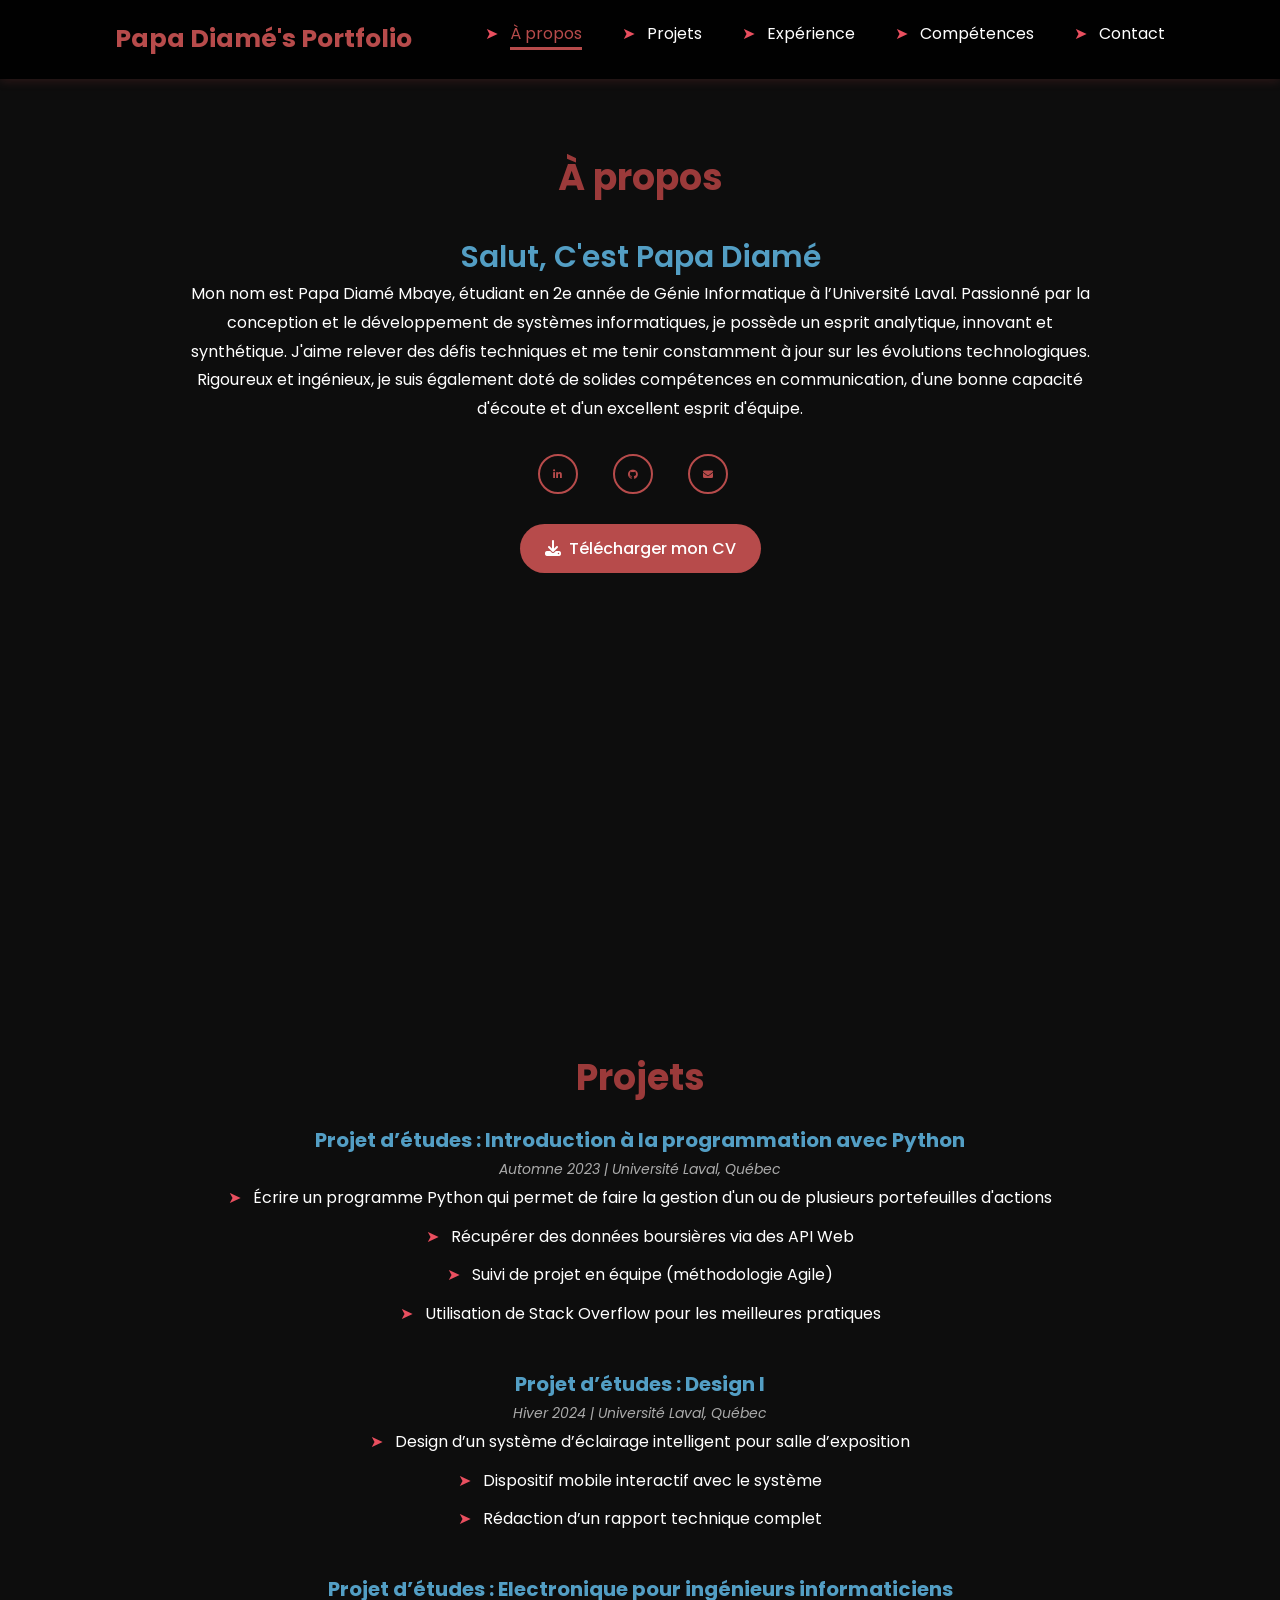
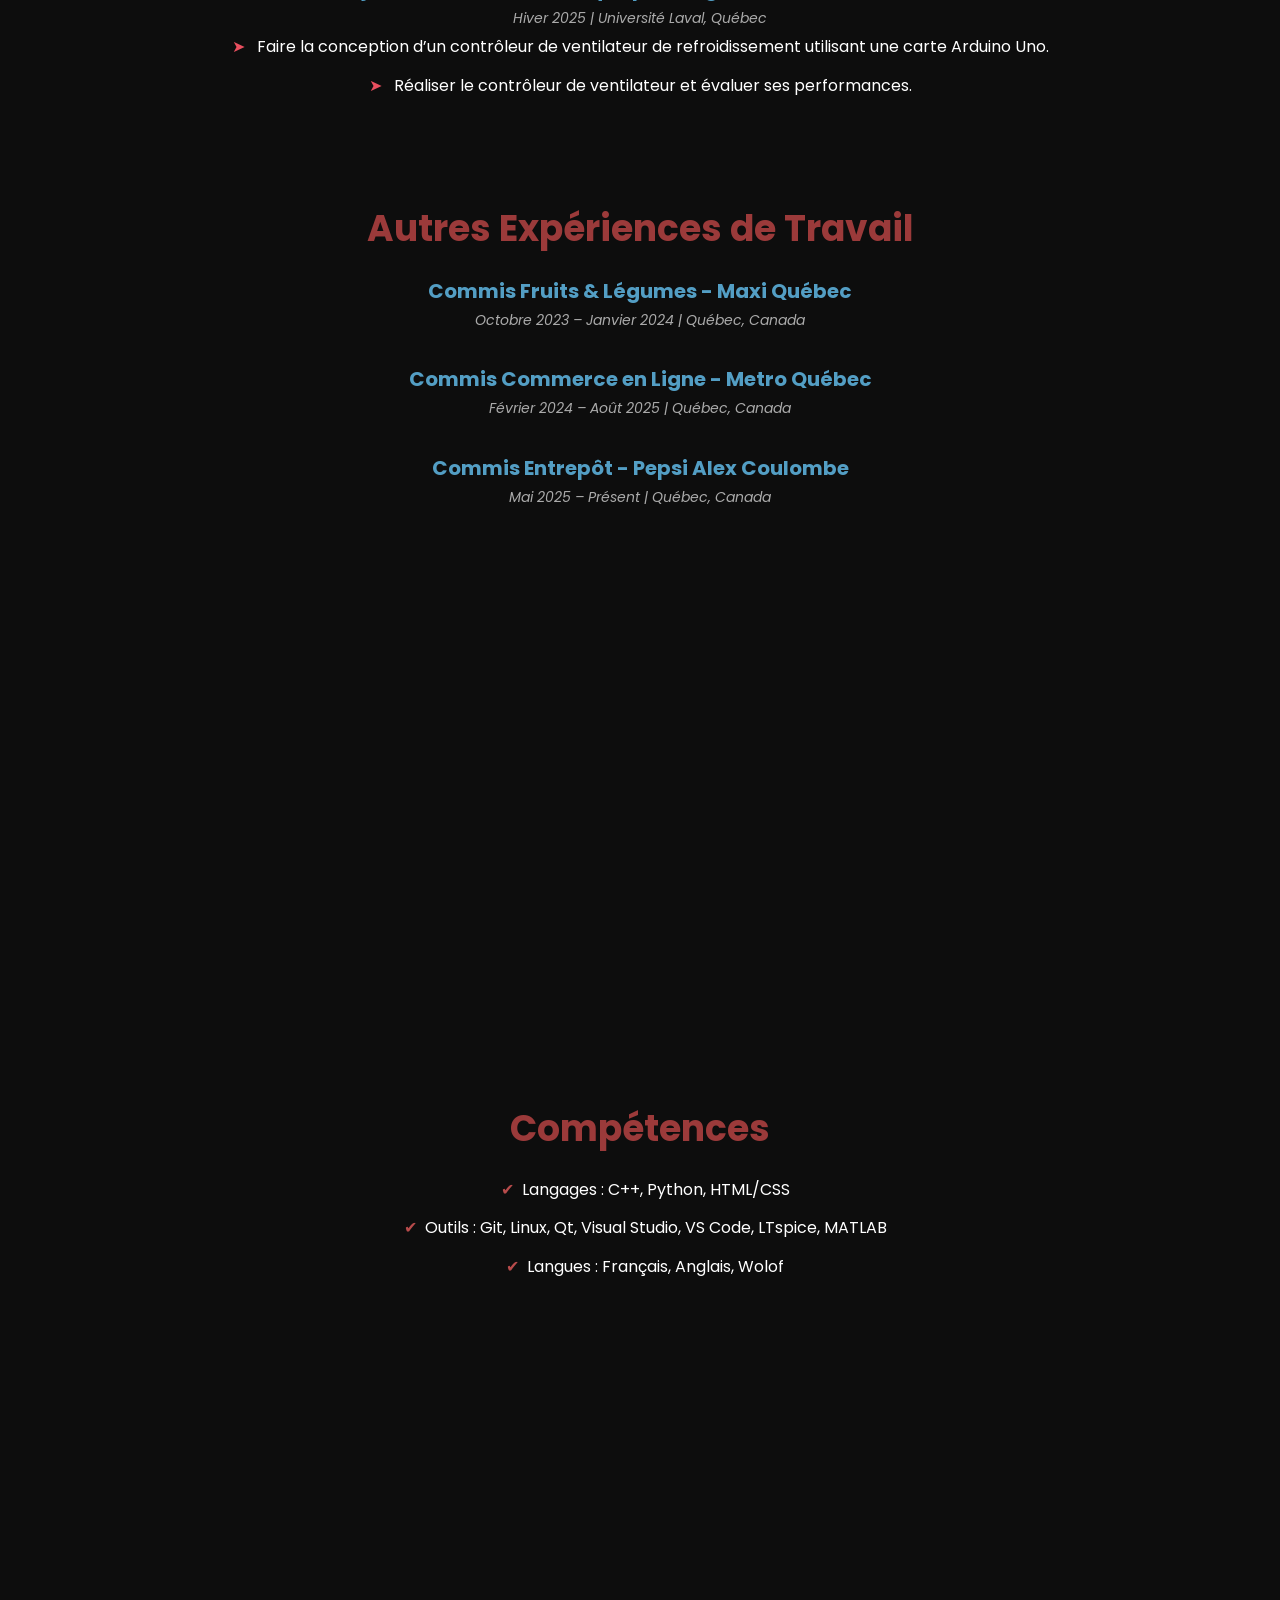
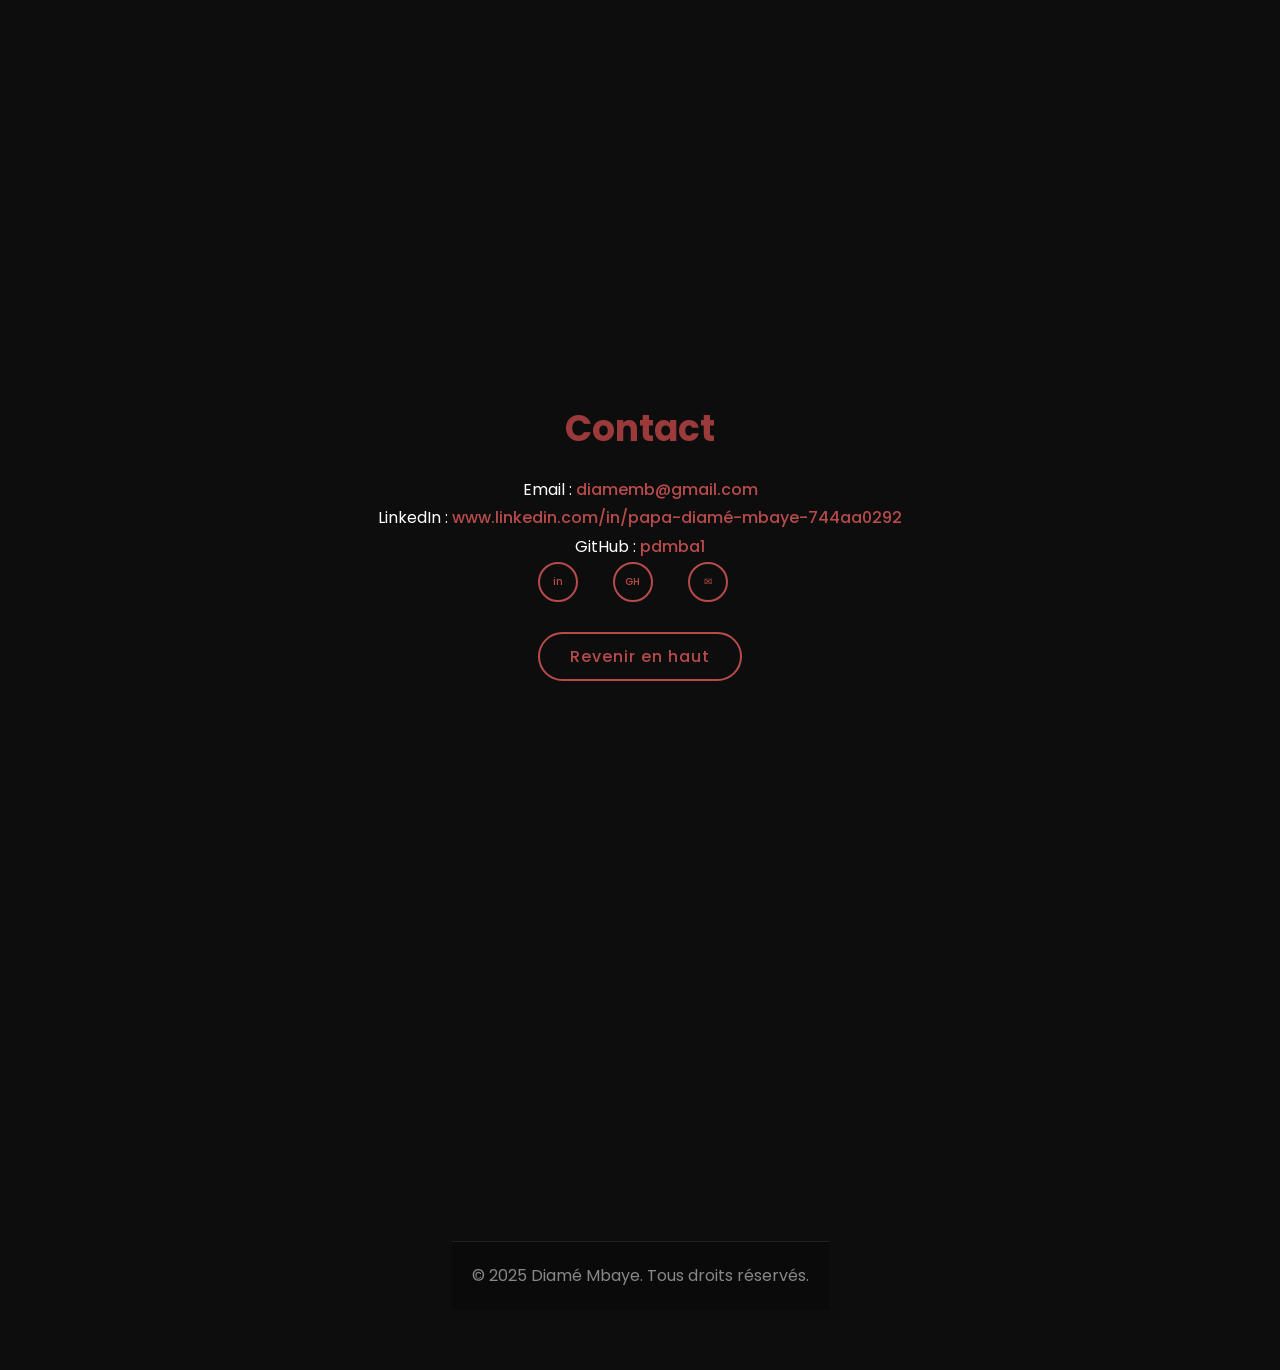
==== index.html @ 718d423a "Update index.html" ====
<!DOCTYPE html>
<html lang="fr">
<head>
    <meta charset="UTF-8">
    <meta name="viewport" content="width=device-width, initial-scale=1.0">
    <title>Portfolio | Papa Diamé Mbaye</title>
    <link rel="stylesheet" href="style.css">
</head>
<body>

    <!-- ===== HEADER ===== -->
    <header>
        <h1>Papa Diamé's Portfolio</h1>
        <nav>
            <ul>
                <li><a href="#about" class="active">À propos</a></li>
                <li><a href="#projects">Projets</a></li>
                <li><a href="#experience">Expérience</a></li>
                <li><a href="#skills">Compétences</a></li>
                <li><a href="#contact">Contact</a></li>
            </ul>
        </nav>
    </header>

    <section id="about" class="section active">
        <h2>À propos</h2>
        <div class="typing-text"><span></span></div>
        <p>Mon nom est Papa Diamé Mbaye, étudiant en 2e année de Génie Informatique à l’Université Laval. Passionné par la conception et le développement de systèmes informatiques, je possède un esprit analytique, 
            innovant et synthétique. J'aime relever des défis techniques et me tenir constamment à jour sur les évolutions 
            technologiques. Rigoureux et ingénieux, je suis également doté de solides compétences en communication, d'une bonne capacité d'écoute 
            et d'un excellent esprit d'équipe.</p>
        
        <div class="social-download-container">
            <div class="social-icons">
                <a href="https://www.linkedin.com/in/papa-diamé-mbaye-744aa0292" target="_blank" title="LinkedIn">
                    <i class="fab fa-linkedin-in"></i>
                </a>
                <a href="https://github.com/pdmba1" target="_blank" title="GitHub">
                    <i class="fab fa-github"></i>
                </a>
                <a href="mailto:diamemb@gmail.com" title="Email">
                   <i class="fas fa-envelope"></i>
                </a>
            </div>
                
                <a href="CV PRO DIAME MBAYE.pdf" download class="download-btn">
                    <i class="fas fa-download"></i> Télécharger mon CV
                </a>
            </div>
        </div>
    </section>

    <section id="projects" class=" section">
        <h2>Projets</h2>
        <div class="project">        

            <h3>Projet d’études : Introduction à la programmation avec Python</h3>
            <p><em>Automne 2023 | Université Laval, Québec</em></p>
            <ul>
                <li>Écrire un programme Python qui permet de faire la gestion d'un ou de plusieurs portefeuilles d'actions</li>
                <li>Récupérer des données boursières via des API Web</li>
                <li>Suivi de projet en équipe (méthodologie Agile)</li>
                <li>Utilisation de Stack Overflow pour les meilleures pratiques</li>
            </ul>
        </div>

        <div class="project">
            <h3>Projet d’études : Design I</h3>
            <p><em>Hiver 2024 | Université Laval, Québec</em></p>
            <ul>
                <li>Design d’un système d’éclairage intelligent pour salle d’exposition</li>
                <li>Dispositif mobile interactif avec le système</li>
                <li>Rédaction d’un rapport technique complet</li>
            </ul>
        </div>

        <div class="project">
            <h3>Projet d’études : Electronique pour ingénieurs informaticiens</h3>
            <p><em>Hiver 2025 | Université Laval, Québec</em></p>
            <ul>
                <li>Faire la conception d’un contrôleur de ventilateur 
                    de refroidissement utilisant une carte Arduino Uno.</li>
                <li>Réaliser le contrôleur de ventilateur et 
                    évaluer ses performances.</li>
            </ul>
        </div>


    <!-- ===== SECTION EXPÉRIENCE ===== -->
    <section id="experience" class="section">
        <h2>Autres Expériences de Travail</h2>
        <div class="job">
            <h3>Commis Fruits & Légumes - Maxi Québec</h3>
            <p><em>Octobre 2023 – Janvier 2024 | Québec, Canada</em></p>
        </div>
        <div class="job">
            <h3>Commis Commerce en Ligne - Metro Québec</h3>
            <p><em>Février 2024 – Août 2025 | Québec, Canada</em></p>
        </div>
        <div class="job">
            <h3>Commis Entrepôt - Pepsi Alex Coulombe</h3>
            <p><em>Mai 2025 – Présent | Québec, Canada</em></p>
        </div>
    </section>

    <!-- ===== SECTION COMPÉTENCES ===== -->
    <section id="skills" class="section">
        <h2>Compétences</h2>
        <ul>
            <li>Langages : C++, Python, HTML/CSS</li>
            <li>Outils : Git, Linux, Qt, Visual Studio, VS Code, LTspice, MATLAB</li>
            <li>Langues : Français, Anglais, Wolof</li>
        </ul>
    </section>

    <!-- ===== SECTION CONTACT ===== -->
    <section id="contact" class="section">
        <h2>Contact</h2>
        <p>Email : <a href="mailto:diamemb@gmail.com">diamemb@gmail.com</a></p>
        <p>LinkedIn : <a href="https://www.linkedin.com/in/papa-diamé-mbaye-744aa0292" target="_blank">www.linkedin.com/in/papa-diamé-mbaye-744aa0292</a></p>
        <p>GitHub : <a href="https://github.com/pdmba1" target="_blank">pdmba1</a></p>

        <div class="social-icons">
            <a href="https://www.linkedin.com/in/papa-diamé-mbaye-744aa0292" target="_blank" title="LinkedIn">in</a>
            <a href="https://github.com/pdmba1" target="_blank" title="GitHub">GH</a>
            <a href="mailto:diamemb@gmail.com" title="Email">✉</a>
        </div>

        <a href="#about" class="btn">Revenir en haut</a>
    </section>

    <!-- ===== FOOTER ===== -->
    <footer>
        <p>&copy; 2025 Diamé Mbaye. Tous droits réservés.</p>
    </footer>

    <script>
        const links = document.querySelectorAll("nav a");
        const sections = document.querySelectorAll(".section");

        links.forEach(link => {
            link.addEventListener("click", e => {
                e.preventDefault();
                const targetId = link.getAttribute("href").substring(1);

                // activer le bon lien
                links.forEach(l => l.classList.remove("active"));
                link.classList.add("active");

                // afficher la bonne section
                sections.forEach(section => {
                    section.classList.remove("active");
                });
                document.getElementById(targetId).classList.add("active");
            });

        // Scroll doux + activation des sections
document.querySelectorAll('nav a').forEach(link => {
    link.addEventListener('click', (e) => {
        e.preventDefault();
        const targetId = link.getAttribute('href');
        document.querySelector(targetId).scrollIntoView({ behavior: 'smooth' });
        
        // Met à jour l'état actif
        document.querySelectorAll('nav a').forEach(a => a.classList.remove('active'));
        link.classList.add('active');
    });
});

// Active la section visible au scroll
window.addEventListener('scroll', () => {
    document.querySelectorAll('section').forEach(section => {
        const rect = section.getBoundingClientRect();
        if (rect.top <= 100 && rect.bottom >= 100) {
            document.querySelectorAll('nav a').forEach(a => a.classList.remove('active'));
            document.querySelector(`nav a[href="#${section.id}"]`).classList.add('active');
        }
    });
});
        });
    </script>
</body>
</html>
---- style.css ----
@import url('https://fonts.googleapis.com/css2?family=Poppins:wght@100;200;300;400;500;600&display=swap');
@import url('https://cdnjs.cloudflare.com/ajax/libs/font-awesome/6.4.0/css/all.min.css');

/* ====== BASE ====== */
* {
    margin: 0;
    padding: 0;
    box-sizing: border-box;
    text-decoration: none;
    border: none;
    outline: none;
    font-family: 'Poppins', sans-serif;
}

html {
    font-size: 62.5%;
    scroll-behavior: smooth;
}

body {
    background-color: #0d0d0d;
    color: #fff;
    overflow-x: hidden;
    padding-top: 9rem;
}

/* ====== HEADER ====== */
header {
    position: fixed;
    top: 0;
    left: 0;
    width: 100%;
    background: rgba(0, 0, 0, 0.85);
    padding: 2rem 9%;
    display: flex;
    justify-content: space-between;
    align-items: center;
    z-index: 100;
    box-shadow: 0 2px 10px rgba(183, 75, 75, 0.2);
}
/* Style pour le conteneur social + bouton CV */
.social-download-container {
    margin-top: 3rem;
    display: flex;
    flex-direction: column;
    align-items: center;
    gap: 2rem;
}

/* Espacement amélioré pour les icônes sociales */
.social-icons {
    display: flex;
    gap: 2rem; /* Augmente l'espace entre les icônes */
    margin-bottom: 1rem;
}

/* Style du bouton de téléchargement */
.download-btn {
    display: inline-flex;
    align-items: center;
    gap: 0.8rem;
    padding: 1.2rem 2.5rem;
    background-color: #b74b4b;
    color: white !important;
    border-radius: 4rem;
    font-size: 1.6rem;
    font-weight: 500;
    transition: all 0.3s ease;
    text-decoration: none;
}

.download-btn:hover {
    background-color: #9b3a3a;
    transform: translateY(-3px);
    box-shadow: 0 5px 15px rgba(183, 75, 75, 0.4);
}

header h1 {
    font-size: 2.5rem;
    color: #b74b4b;
    font-weight: 700;
    cursor: pointer;
    transition: 0.3s ease;
}

header h1:hover {
    transform: scale(1.05);
}

nav ul {
    display: flex;
    list-style: none;
    gap: 4rem;
}

nav a {
    font-size: 1.6rem;
    color: white;
    transition: 0.3s ease;
    position: relative;
}

nav a:hover,
nav a.active {
    color: #b74b4b;
}

nav a::after {
    content: '';
    position: absolute;
    width: 0%;
    height: 3px;
    left: 0;
    bottom: -5px;
    background-color: #b74b4b;
    transition: 0.3s ease;
}

nav a:hover::after {
    width: 100%;
}

nav a:hover::after,
nav a.active::after {
    width: 100%;
}
/* ====== SECTIONS ====== */
section {
    min-height: 100vh;
    padding: 6rem 9%;
    scroll-margin-top: 10rem; 
}

section h2 {
    font-size: 3.6rem;
    color: #9b3a3a;
    margin-bottom: 2rem;
    scroll-margin-top: 10rem; 
}

section p, li {
    font-size: 1.6rem;
    line-height: 1.8;
    scroll-margin-top: 10rem; 
}

ul li {
    margin-bottom: 1rem;
    scroll-margin-top: 10rem; 
}

/* ====== À PROPOS ====== */
#about p {
    max-width: 900px;
}

/* ====== EXPÉRIENCES ET PROJETS ====== */
.job, .project {
    margin-bottom: 3rem;
}

.job h3, .project h3 {
    color: #539ec4;
    font-size: 2rem;
}

.job p em, .project p em {
    color: #aaa;
    font-size: 1.4rem;
}

/* ====== COMPÉTENCES ====== */
#skills ul {
    list-style: none;
    padding-left: 1rem;
}

#skills li::before {
    content: "✔";
    margin-right: 0.8rem;
    color: #b74b4b;
}

/* ====== CONTACT ====== */
#contact a {
    color: #b74b4b;
    text-decoration: none;
    font-weight: 500;
}

#contact a:hover {
    text-decoration: underline;
}


/* ====== SOCIAL ICONS ====== */
.social-icons a {
    display: inline-flex;
    justify-content: center;
    align-items: center;
    width: 4rem;
    height: 4rem;
    border: 0.2rem solid #b74b4b;
    color: #b74b4b;
    border-radius: 50%;
    margin-right: 1.5rem;
    transition: 0.3s ease;
}

.social-icons a:hover {
    background-color: #b74b4b;
    color: #000;
    transform: scale(1.2);
    box-shadow: 0 0 15px #b74b4b;
}

/* ====== BOUTON GÉNÉRAL ====== */
.btn {
    display: inline-block;
    margin-top: 2rem;
    padding: 1rem 3rem;
    background-color: transparent;
    border: 2px solid #b74b4b;
    border-radius: 4rem;
    color: #b74b4b;
    font-size: 1.6rem;
    font-weight: 600;
    letter-spacing: 0.1rem;
    transition: 0.3s ease;
}

.btn:hover {
    background-color: #b74b4b;
    color: #000;
    box-shadow: 0 0 10px #b74b4b;
}

/* ====== TYPING TEXT ====== */
.typing-text {
    font-size: 3rem;
    font-weight: 600;
    margin-top: 1rem;
}

.typing-text span::before {
    content: "Salut, C'est Papa Diamé ";
    color: #539ec4;
    animation: words 15s infinite;
}

@keyframes words {
    0%   { content: "Étudiant en Génie Informatique"; }
    25%  { content: "Passionné par le Développement"; }
    50%  { content: "et les Systèmes Informatiques"; }
    75%  { content: "À la recherche de défis"; }
}
    

/* ====== FOOTER ====== */
footer {
    text-align: center;
    padding: 2rem;
    font-size: 1.4rem;
    background-color: #0a0a0a;
    color: #888;
    border-top: 1px solid #222;
}

/* ====== RESPONSIVE ====== */
@media (max-width: 768px) {
    html {
        font-size: 55%;
    }

    header {
        flex-direction: column;
        align-items: flex-start;
    }

    nav ul {
        flex-direction: column;
        gap: 2rem;
        margin-top: 1rem;
    }
        .social-download-container {
            gap: 1.5rem;
        }
        
        .social-icons {
            gap: 1.5rem;
        }
        
        .download-btn {
            padding: 1rem 2rem;
            font-size: 1.4rem;
        }

    section {
        padding: 4rem 5%;
    }

        nav ul {
            gap: 1.5rem;
            padding: 1rem 0;
        }
        section {
            text-align: left; /* Meilleure lisibilité */
            padding: 4rem 2rem; /* Réduit les marges */
        }
    }

section {
    min-height: 100vh;
    padding: 6rem 9%;
    display: flex;
    flex-direction: column;
    align-items: center;
    text-align: center;
}

ul li::before {
    content: "➤ "; /* Ou utilise un autre symbole : "▹", "•", "–", etc. */
    color: #e94f5f; /* couleur personnalisée */
    margin-right: 8px;
}
ul {
    list-style: none;
    padding-left: 0;
}
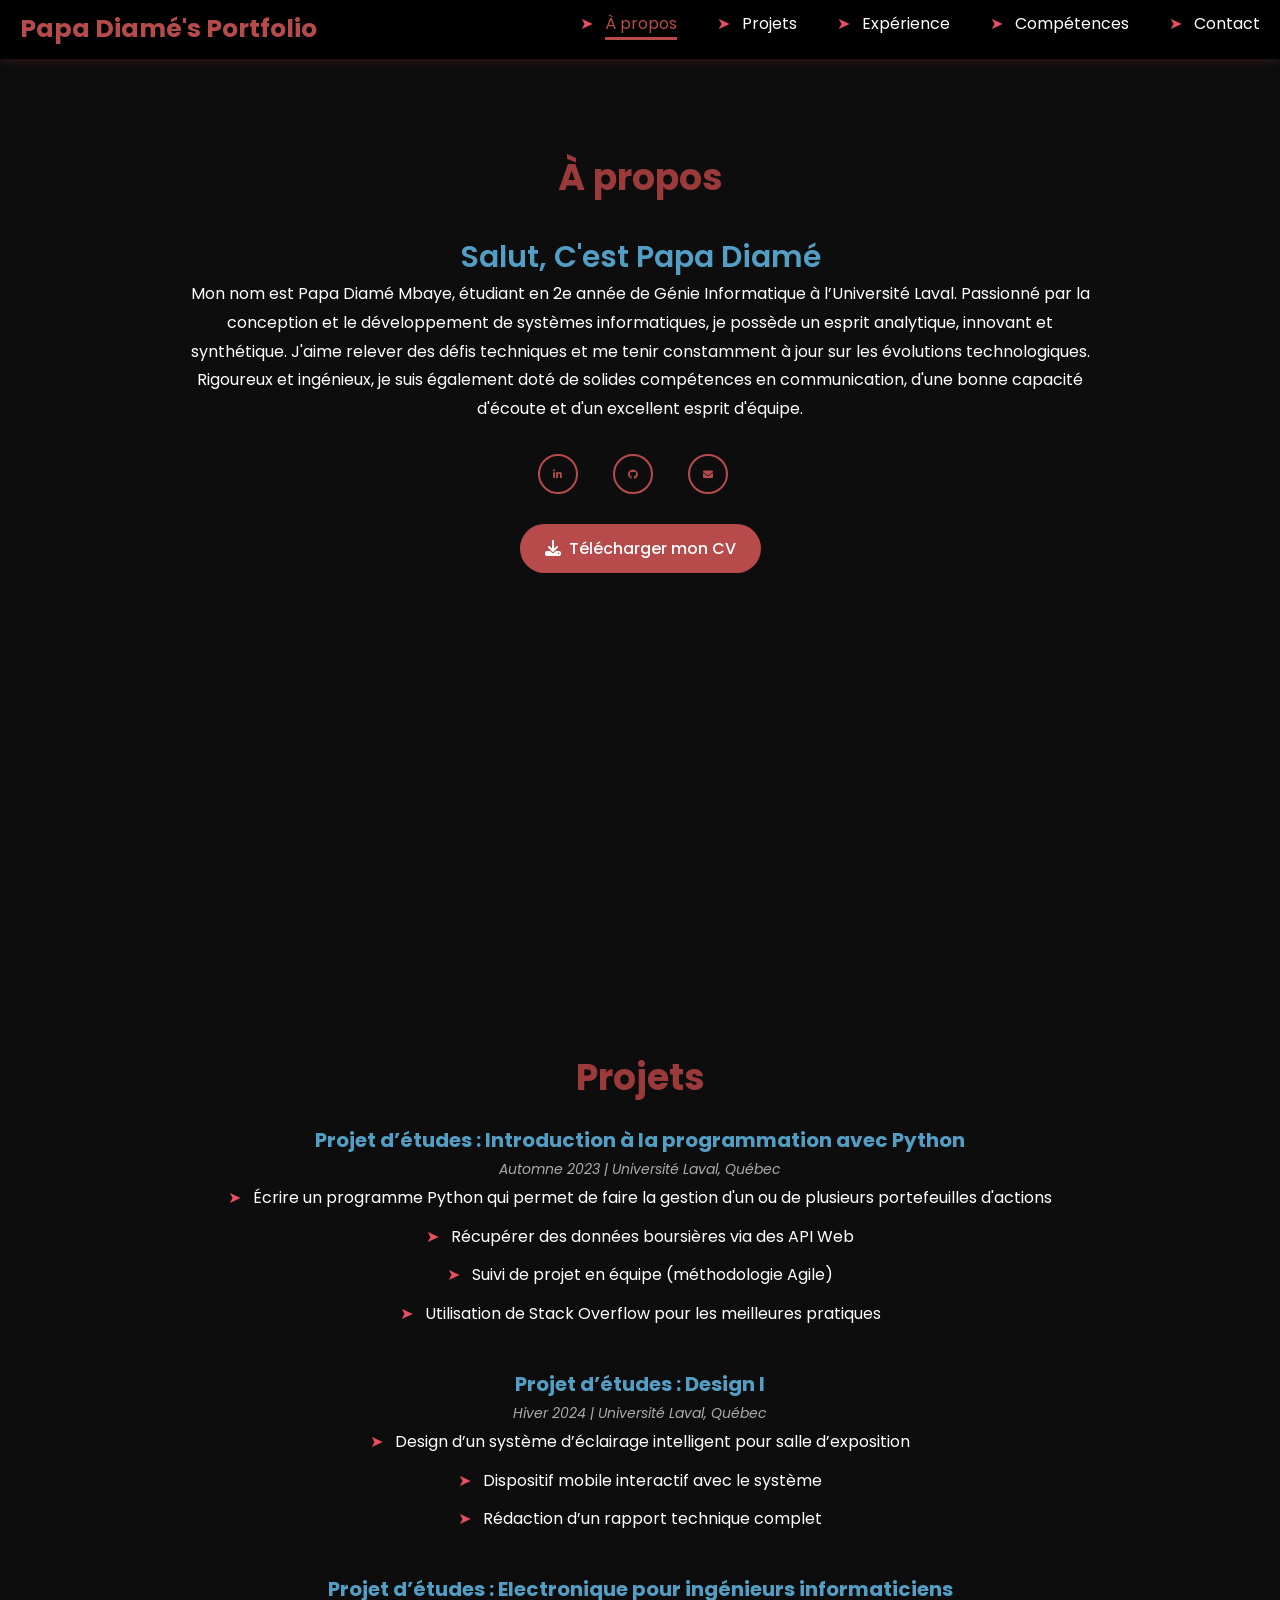
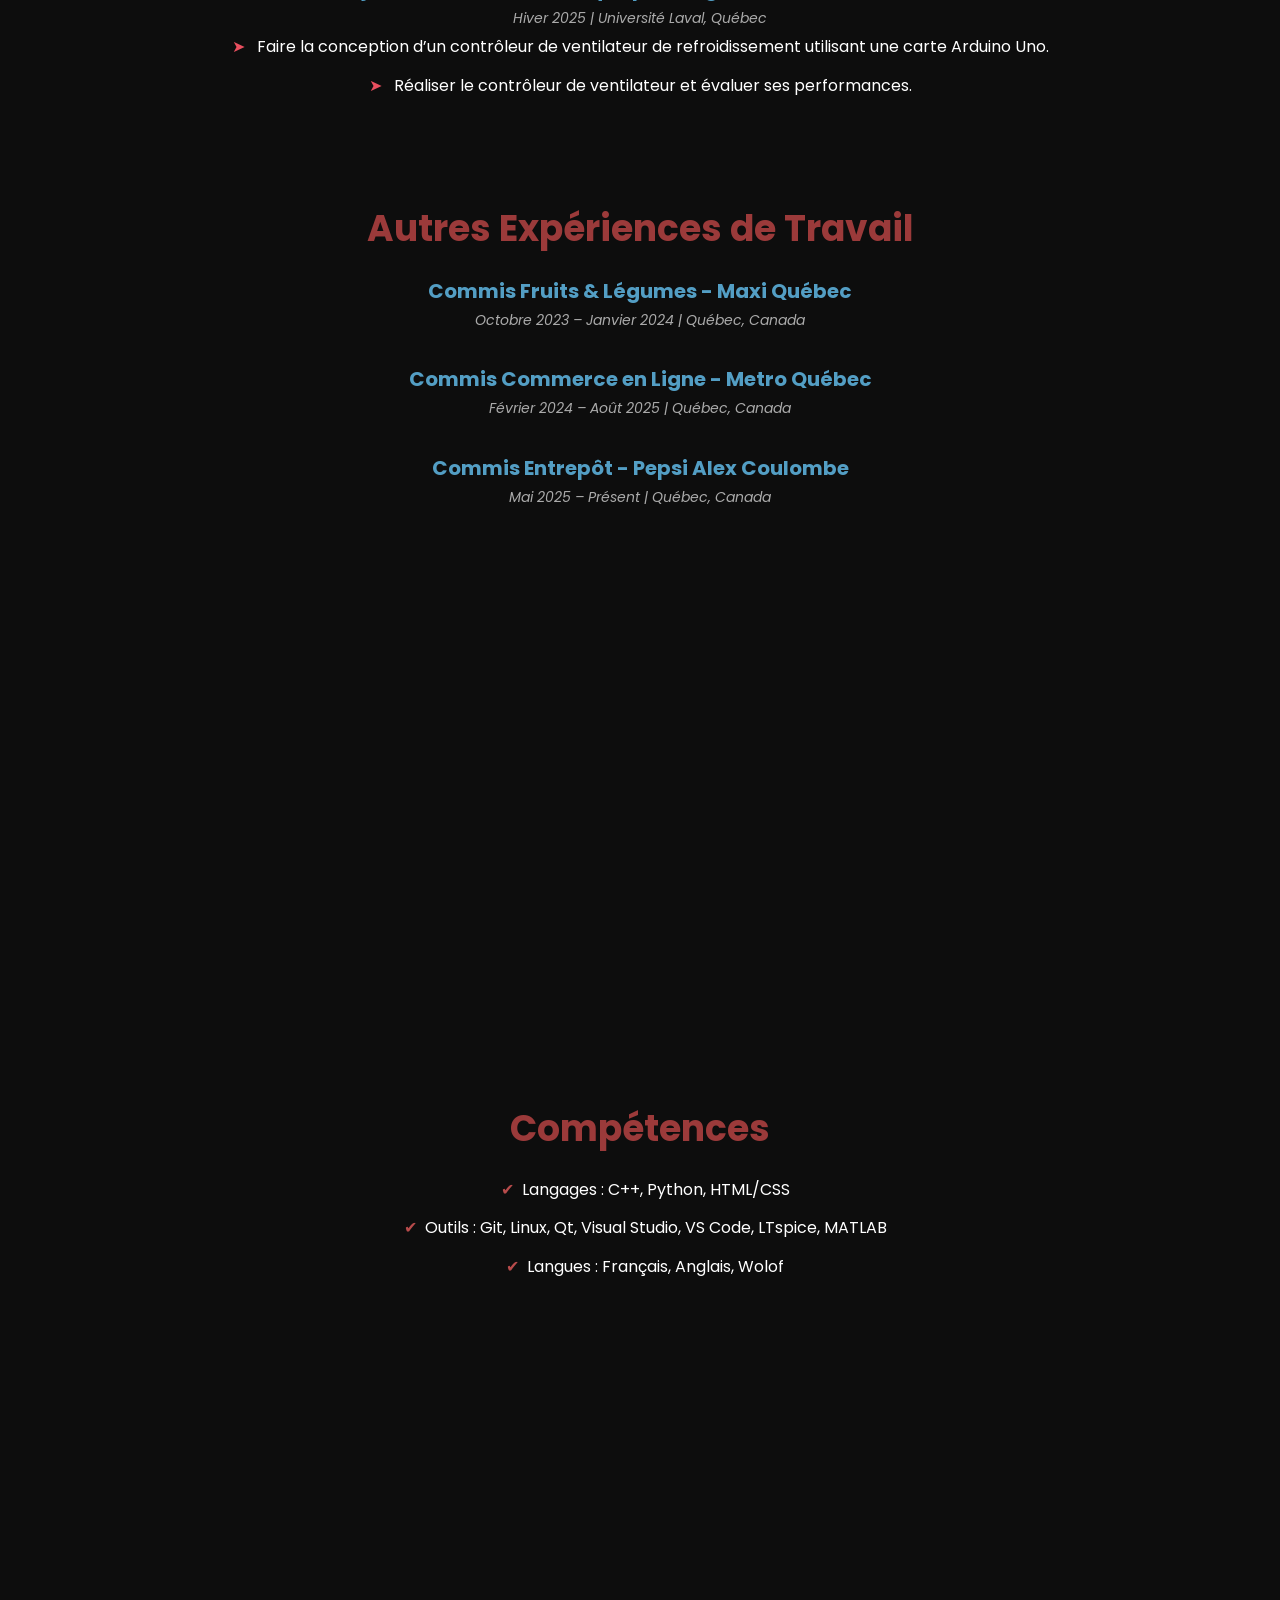
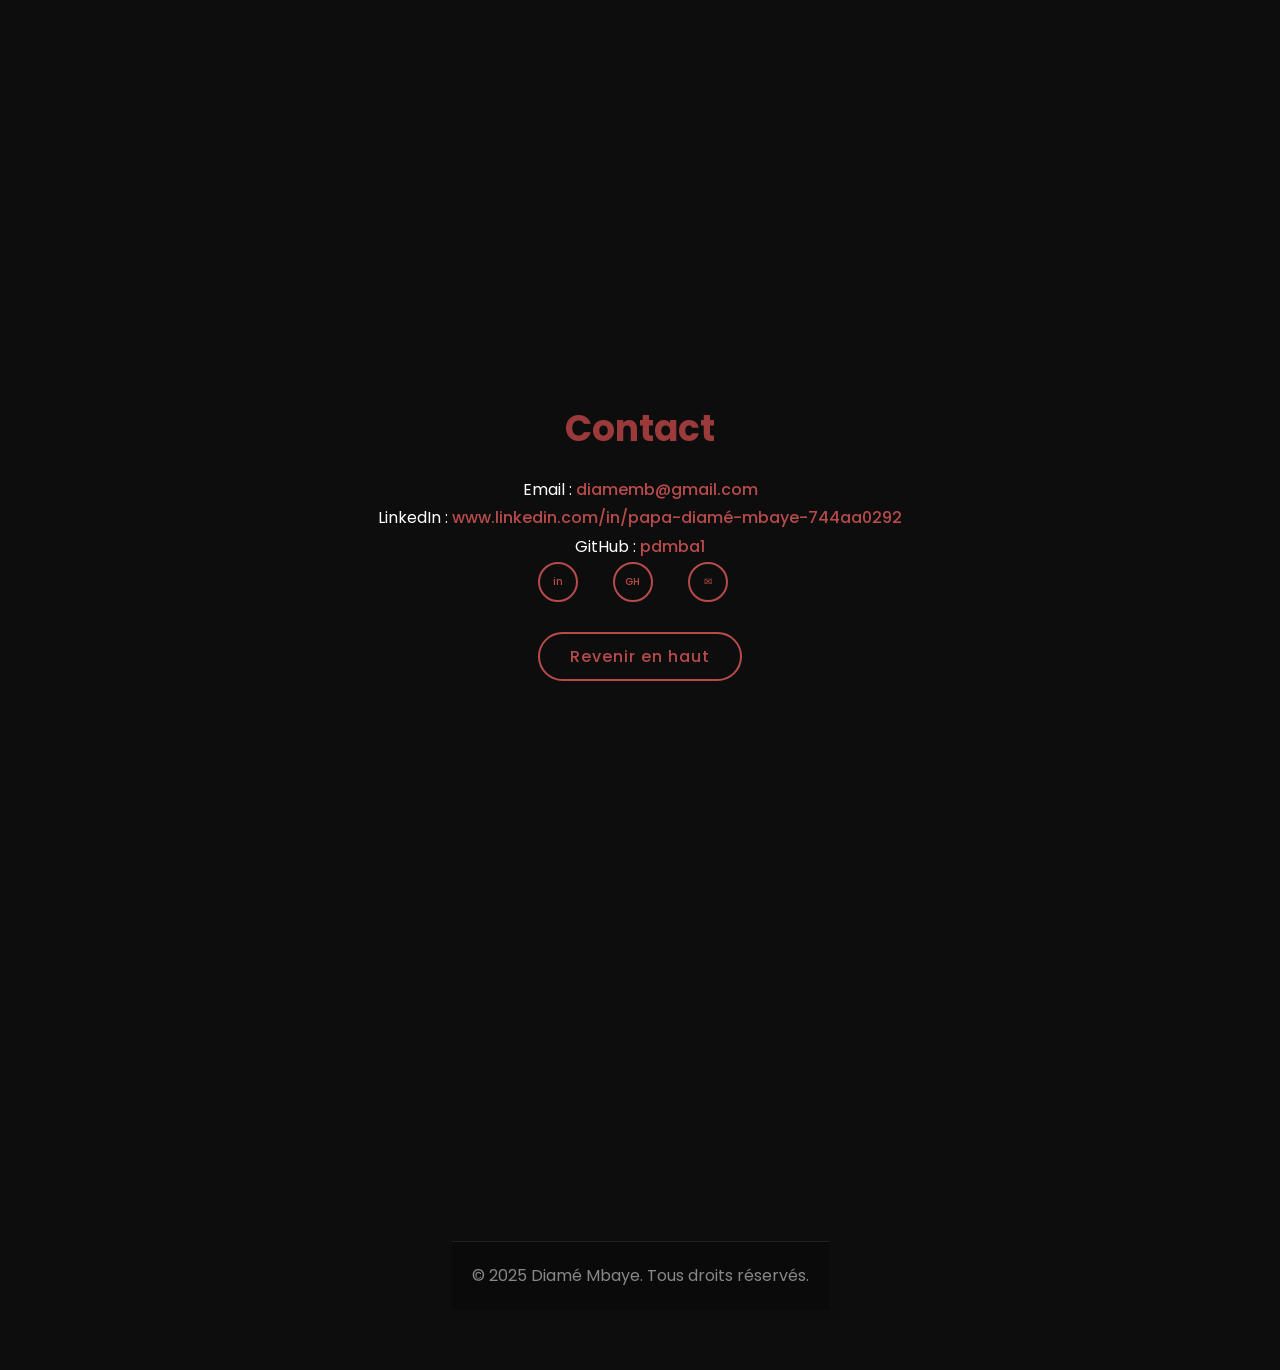
==== commit 355c5dda: "Add files via upload" ====
--- a/index.html
+++ b/index.html
@@ -9,18 +9,34 @@
 <body>
 
     <!-- ===== HEADER ===== -->
-    <header>
-        <h1>Papa Diamé's Portfolio</h1>
-        <nav>
-            <ul>
-                <li><a href="#about" class="active">À propos</a></li>
-                <li><a href="#projects">Projets</a></li>
-                <li><a href="#experience">Expérience</a></li>
-                <li><a href="#skills">Compétences</a></li>
-                <li><a href="#contact">Contact</a></li>
-            </ul>
-        </nav>
-    </header>
+
+        <header>
+            <h1>Papa Diamé's Portfolio</h1>
+            
+            <!-- Bouton burger pour mobile -->
+            <button class="mobile-menu-btn" aria-label="Menu">☰</button>
+            
+            <nav class="desktop-nav">
+                <ul>
+                    <li><a href="#about">À propos</a></li>
+                    <li><a href="#projects">Projets</a></li>
+                    <li><a href="#experience">Expérience</a></li>
+                    <li><a href="#skills">Compétences</a></li>
+                    <li><a href="#contact">Contact</a></li>
+                </ul>
+            </nav>
+            
+            <!-- Menu mobile séparé -->
+            <nav class="mobile-nav">
+                <ul>
+                    <li><a href="#about">À propos</a></li>
+                    <li><a href="#projects">Projets</a></li>
+                    <li><a href="#experience">Expérience</a></li>
+                    <li><a href="#skills">Compétences</a></li>
+                    <li><a href="#contact">Contact</a></li>
+                </ul>
+            </nav>
+        </header>
 
     <section id="about" class="section active">
         <h2>À propos</h2>
@@ -177,6 +193,20 @@
         }
     });
 });
+// Gestion du menu burger
+const mobileBtn = document.querySelector('.mobile-menu-btn');
+const mobileNav = document.querySelector('.mobile-nav');
+
+mobileBtn.addEventListener('click', () => {
+    mobileNav.classList.toggle('active');
+});
+
+// Ferme le menu quand on clique sur un lien
+document.querySelectorAll('.mobile-nav a').forEach(link => {
+    link.addEventListener('click', () => {
+        mobileNav.classList.remove('active');
+    });
+});
         });
     </script>
 </body>
--- a/style.css
+++ b/style.css
@@ -38,6 +38,76 @@
     z-index: 100;
     box-shadow: 0 2px 10px rgba(183, 75, 75, 0.2);
 }
+
+/* Header fixe */
+header {
+    position: fixed;
+    top: 0;
+    width: 100%;
+    z-index: 1000;
+    background: rgba(0, 0, 0, 0.95);
+    padding: 1rem 2rem;
+}
+
+/* Masquer le menu burger sur desktop */
+.mobile-menu-btn {
+    display: none;
+    background: none;
+    border: none;
+    color: white;
+    font-size: 2.4rem;
+    cursor: pointer;
+}
+
+/* Menu mobile (caché par défaut) */
+.mobile-nav {
+    display: none;
+    position: fixed;
+    top: 70px;
+    left: 0;
+    width: 100%;
+    background: #0d0d0d;
+    padding: 2rem;
+    box-shadow: 0 5px 10px rgba(0,0,0,0.3);
+}
+
+/* Affichage responsive */
+@media (max-width: 768px) {
+    .desktop-nav {
+        display: none; /* Cache le menu desktop */
+    }
+    
+    .mobile-menu-btn {
+        display: block; /* Affiche le bouton burger */
+    }
+    
+    /* Quand le menu mobile est actif */
+    .mobile-nav.active {
+        display: block;
+    }
+    
+    /* Style des liens mobiles */
+    .mobile-nav ul {
+        flex-direction: column;
+        gap: 1.5rem;
+    }
+    
+    .mobile-nav li {
+        margin-bottom: 1rem;
+    }
+}
+
+.mobile-nav {
+    transition: all 0.3s ease;
+    transform: translateY(-20px);
+    opacity: 0;
+}
+
+.mobile-nav.active {
+    transform: translateY(0);
+    opacity: 1;
+}
+
 /* Style pour le conteneur social + bouton CV */
 .social-download-container {
     margin-top: 3rem;
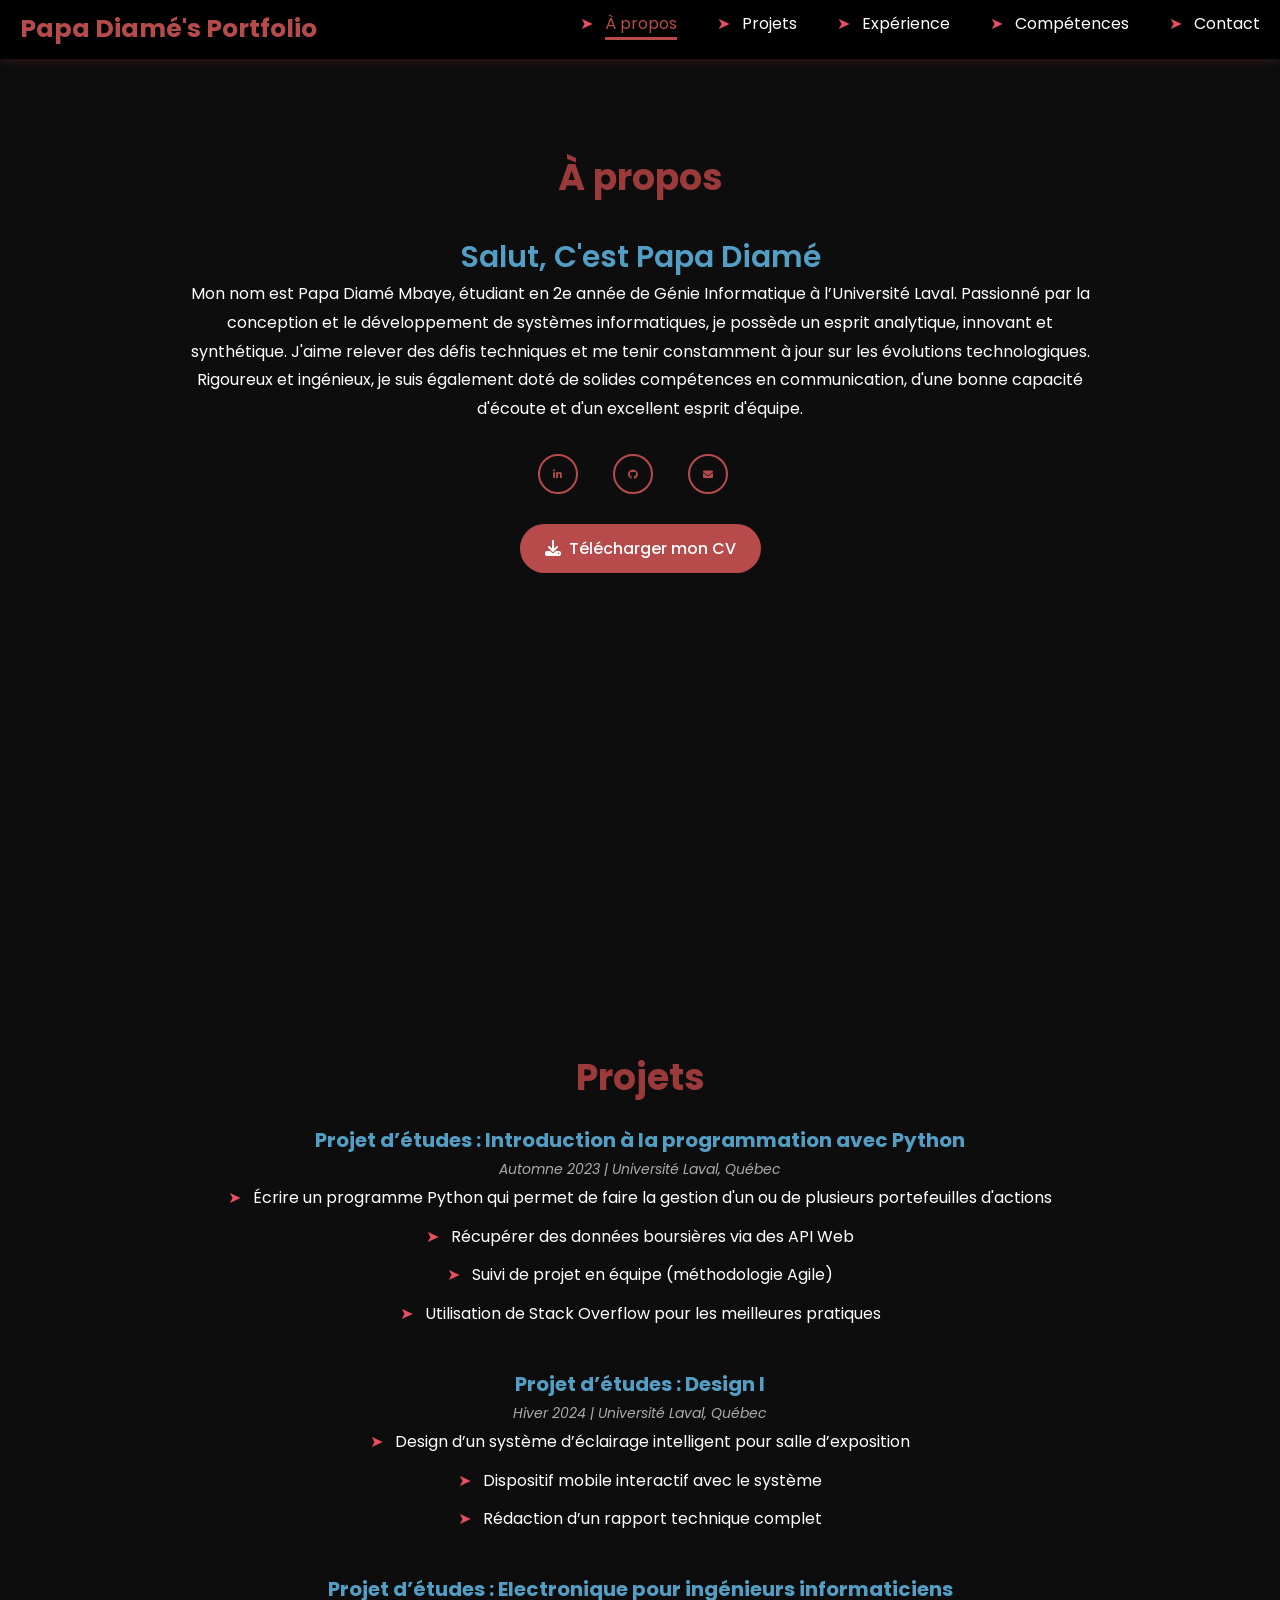
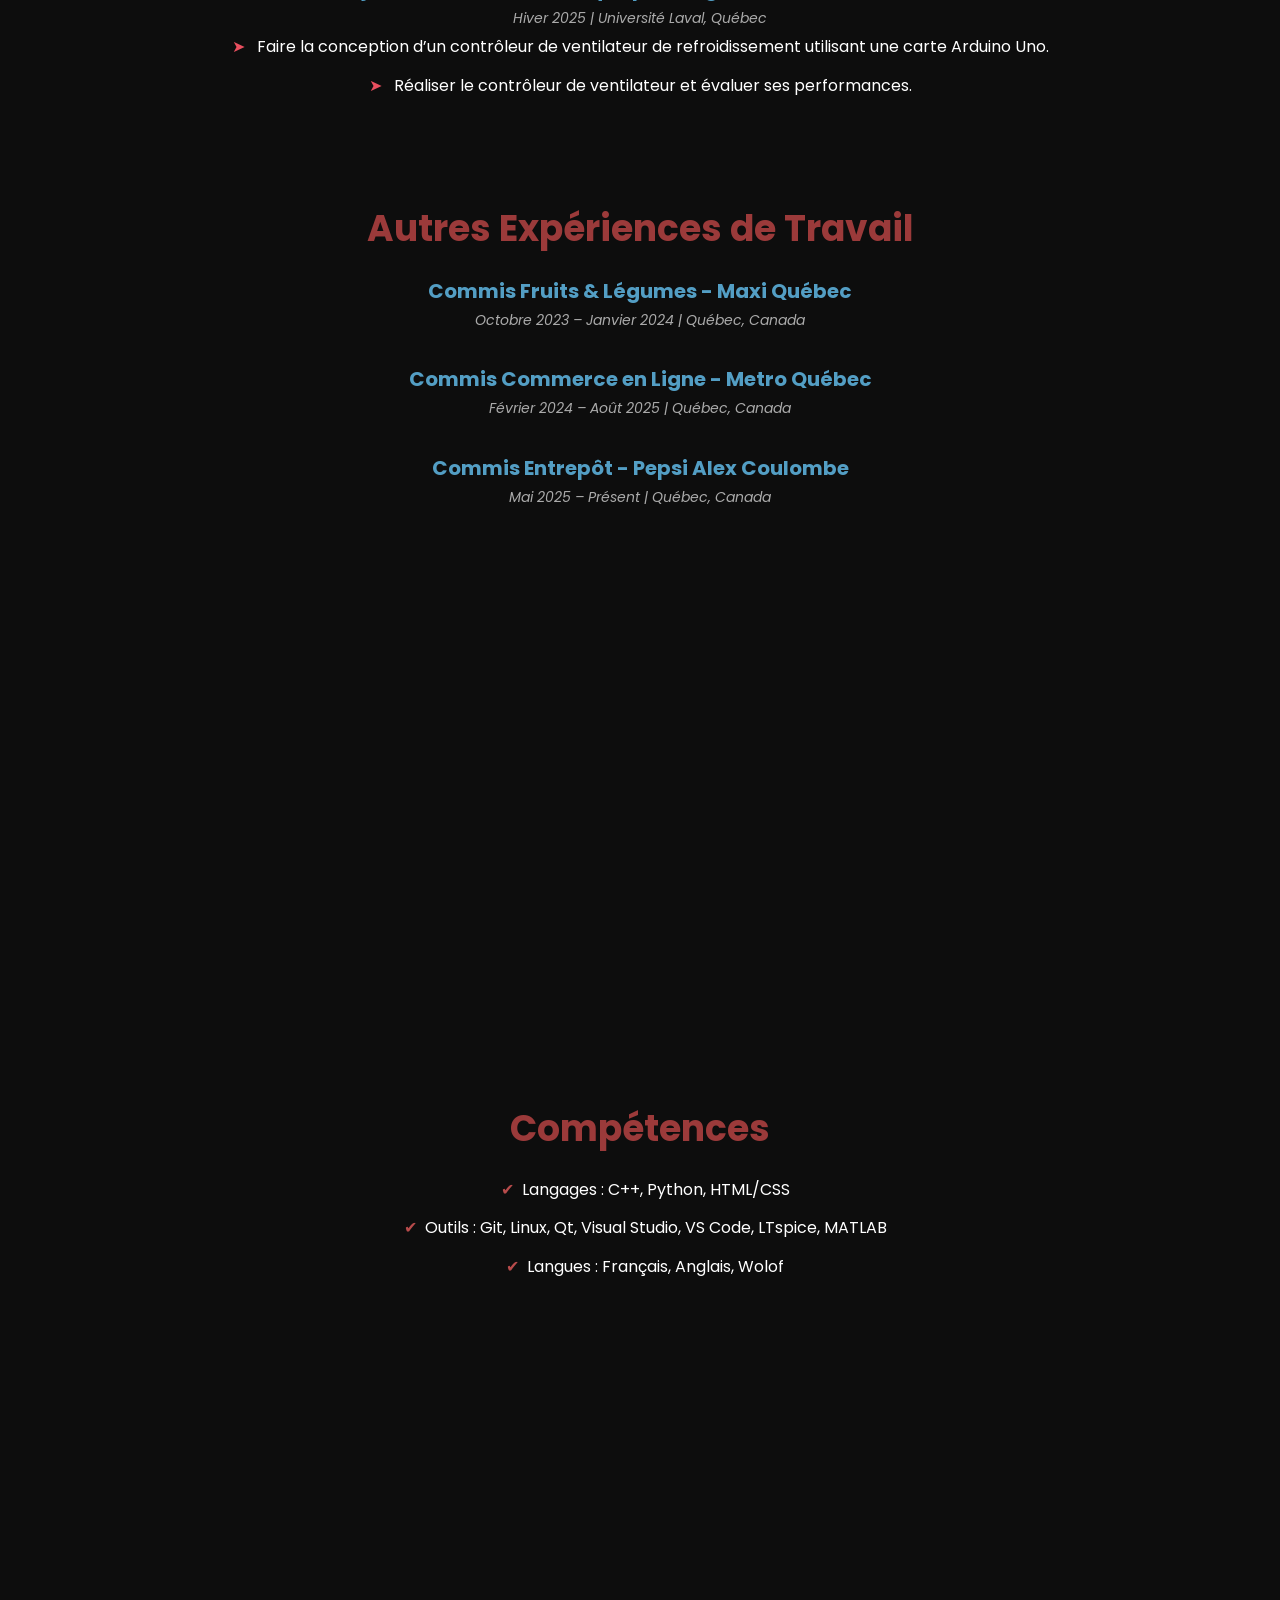
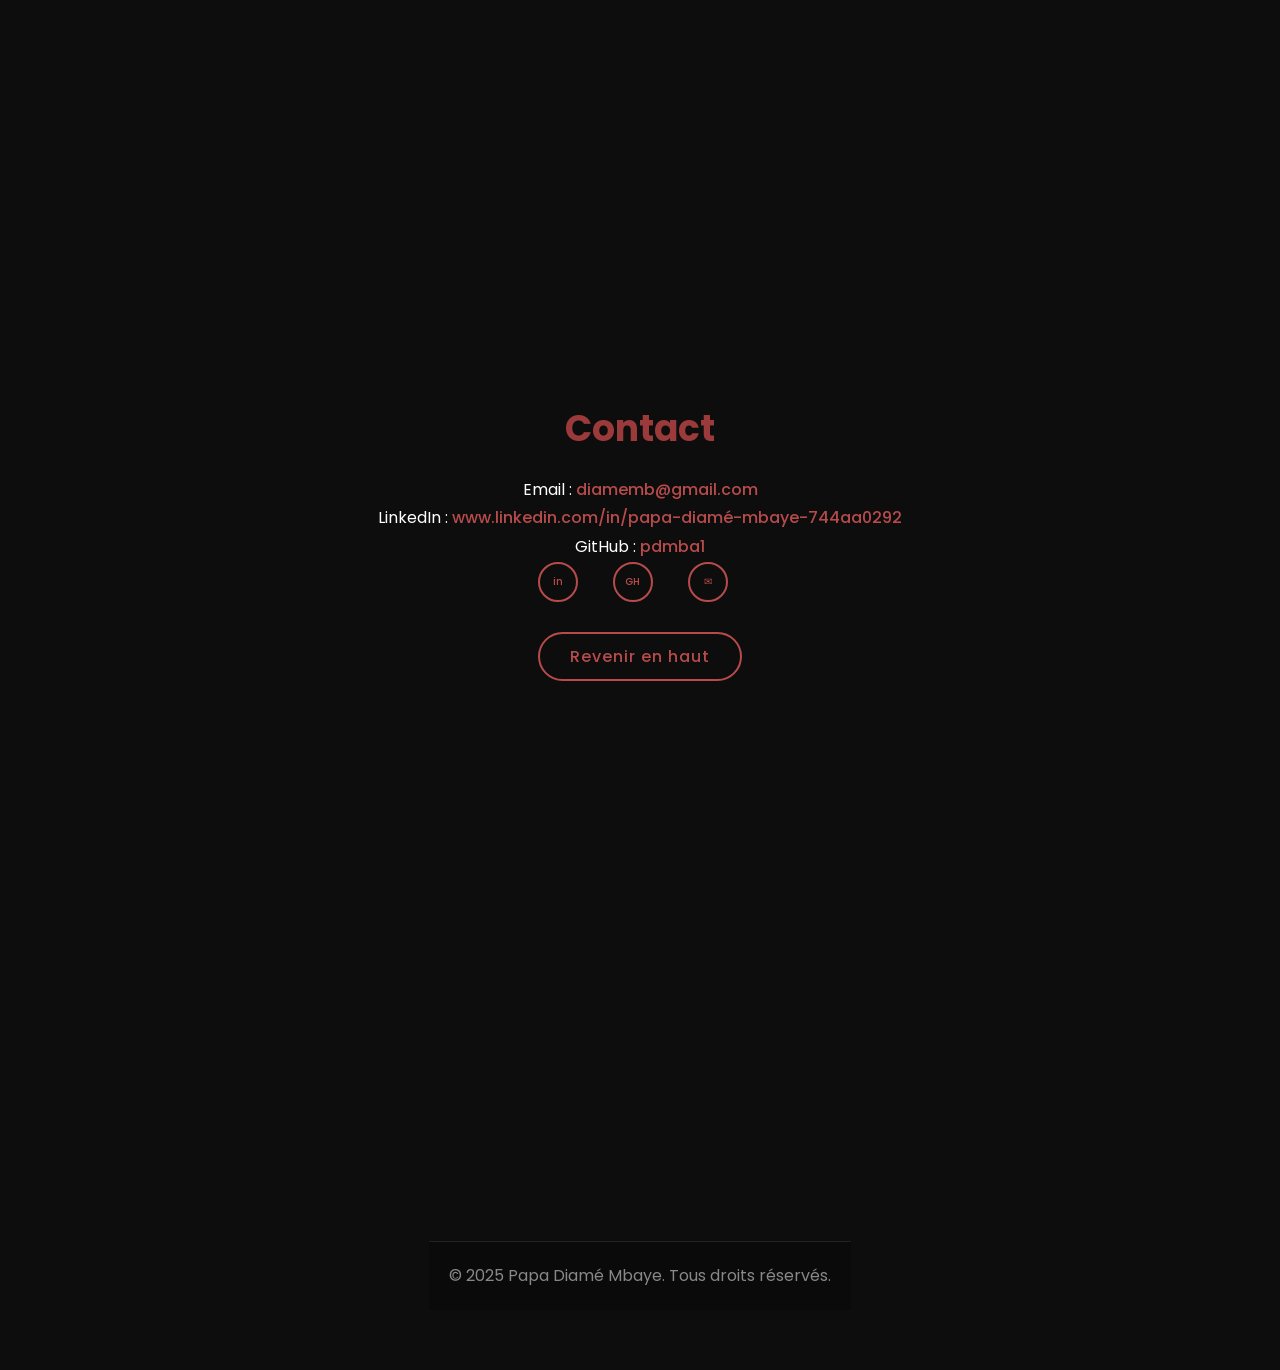
==== commit 4f7a2d8c: "Add files via upload" ====
--- a/index.html
+++ b/index.html
@@ -147,7 +147,7 @@
 
     <!-- ===== FOOTER ===== -->
     <footer>
-        <p>&copy; 2025 Diamé Mbaye. Tous droits réservés.</p>
+        <p>&copy; 2025 Papa Diamé Mbaye. Tous droits réservés.</p>
     </footer>
 
     <script>
@@ -193,21 +193,28 @@
         }
     });
 });
-// Gestion du menu burger
-const mobileBtn = document.querySelector('.mobile-menu-btn');
-const mobileNav = document.querySelector('.mobile-nav');
-
-mobileBtn.addEventListener('click', () => {
-    mobileNav.classList.toggle('active');
-});
-
-// Ferme le menu quand on clique sur un lien
-document.querySelectorAll('.mobile-nav a').forEach(link => {
-    link.addEventListener('click', () => {
-        mobileNav.classList.remove('active');
-    });
-});
+// Sélectionne les éléments
+document.addEventListener('DOMContentLoaded', function() {
+    const menuBtn = document.querySelector('.mobile-menu-btn');
+    const mobileMenu = document.querySelector('.mobile-nav');
+    
+    if (menuBtn && mobileMenu) {
+        menuBtn.addEventListener('click', function() {
+            mobileMenu.classList.toggle('active');
         });
+        
+        document.querySelectorAll('.mobile-nav a').forEach(link => {
+            link.addEventListener('click', () => {
+                mobileMenu.classList.remove('active');
+            });
+        });
+    } else {
+        console.error("Éléments du menu non trouvés !");
+    }
+});
+});
+        
     </script>
+    <script src="script.js"></script>
 </body>
 </html>
--- a/style.css
+++ b/style.css
@@ -106,6 +106,41 @@
 .mobile-nav.active {
     transform: translateY(0);
     opacity: 1;
+}
+
+.mobile-menu-btn {
+    display: none; /* Caché par défaut sur desktop */
+    background: none;
+    border: none;
+    color: white;
+    font-size: 2.5rem;
+    cursor: pointer;
+}
+
+.mobile-nav {
+    display: none; /* Caché par défaut */
+    position: fixed;
+    top: 70px; /* Ajuste selon la hauteur de ton header */
+    left: 0;
+    width: 100%;
+    background: #0d0d0d;
+    padding: 2rem;
+}
+
+/* Afficher le bouton seulement sur mobile */
+@media (max-width: 768px) {
+    .mobile-menu-btn {
+        display: block;
+    }
+    
+    .desktop-nav {
+        display: none; /* Cache le menu desktop */
+    }
+    
+    /* Quand le menu est actif */
+    .mobile-nav.active {
+        display: block;
+    }
 }
 
 /* Style pour le conteneur social + bouton CV */
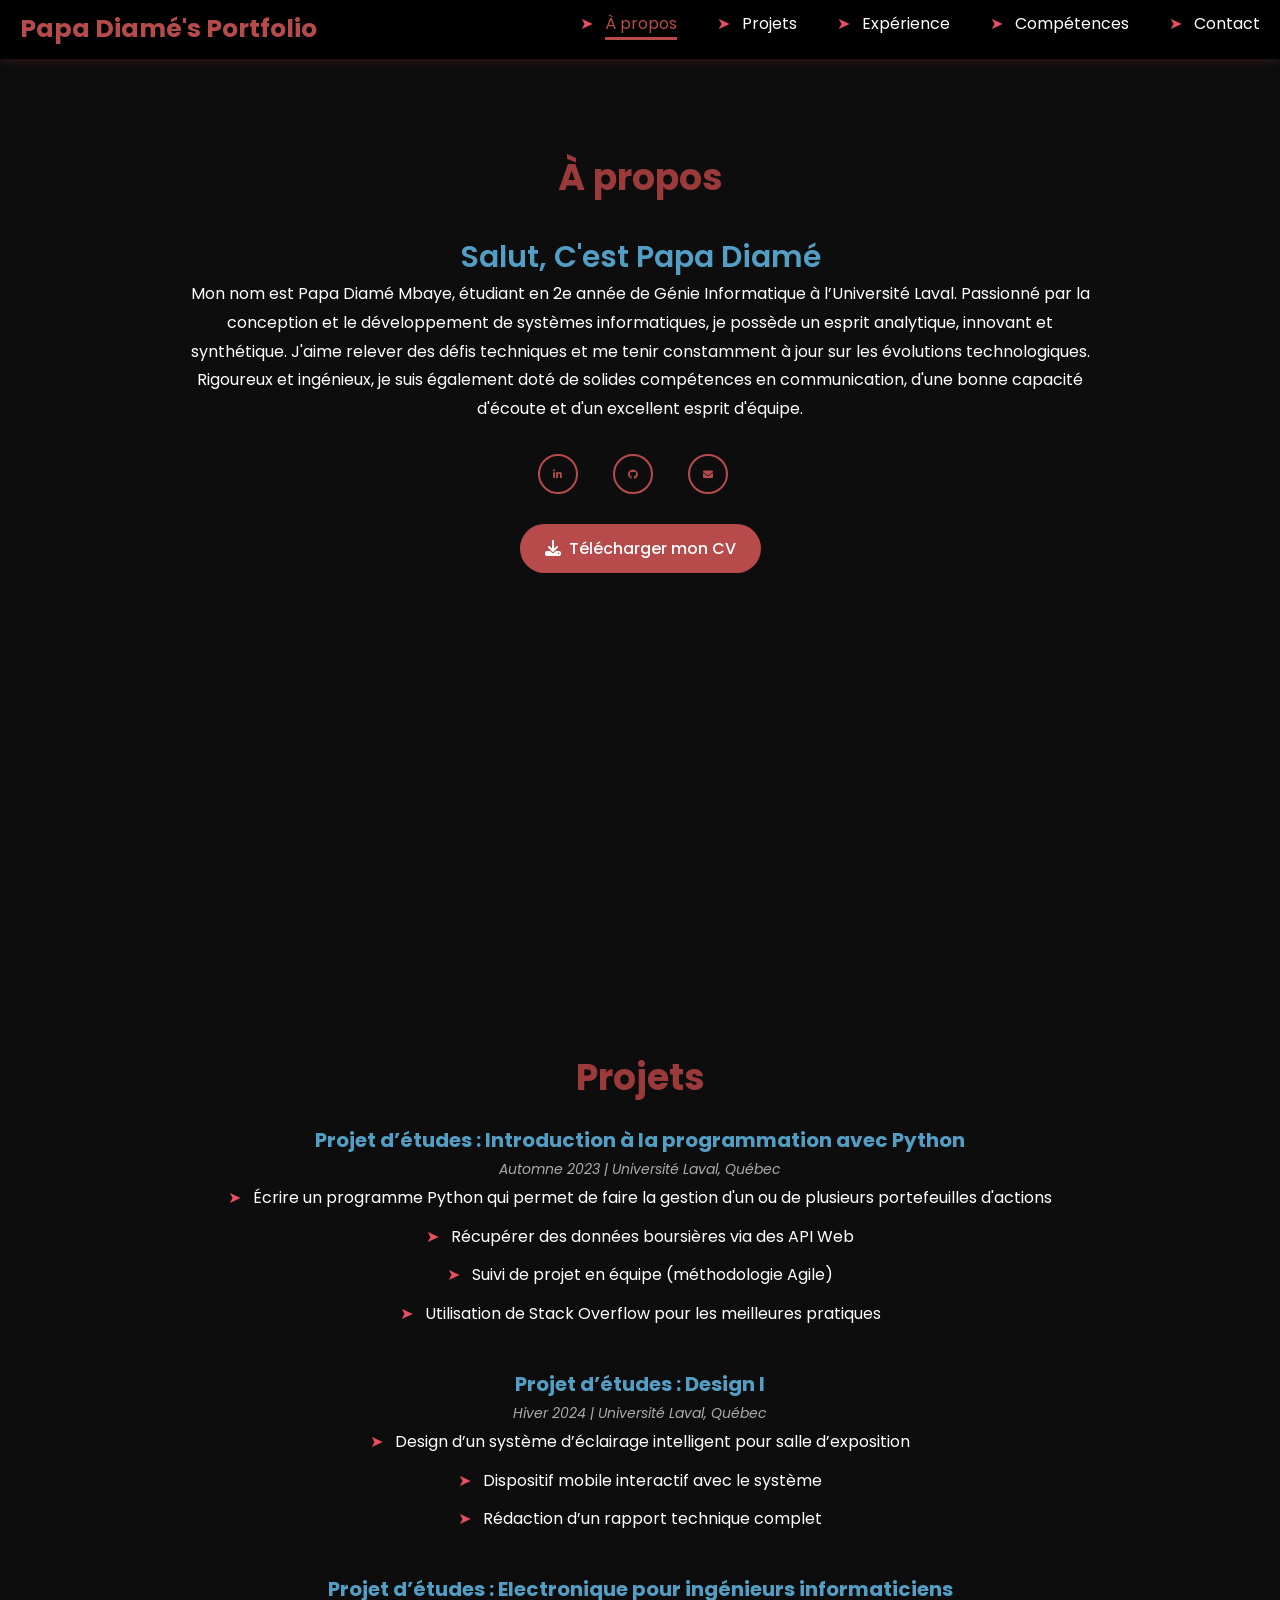
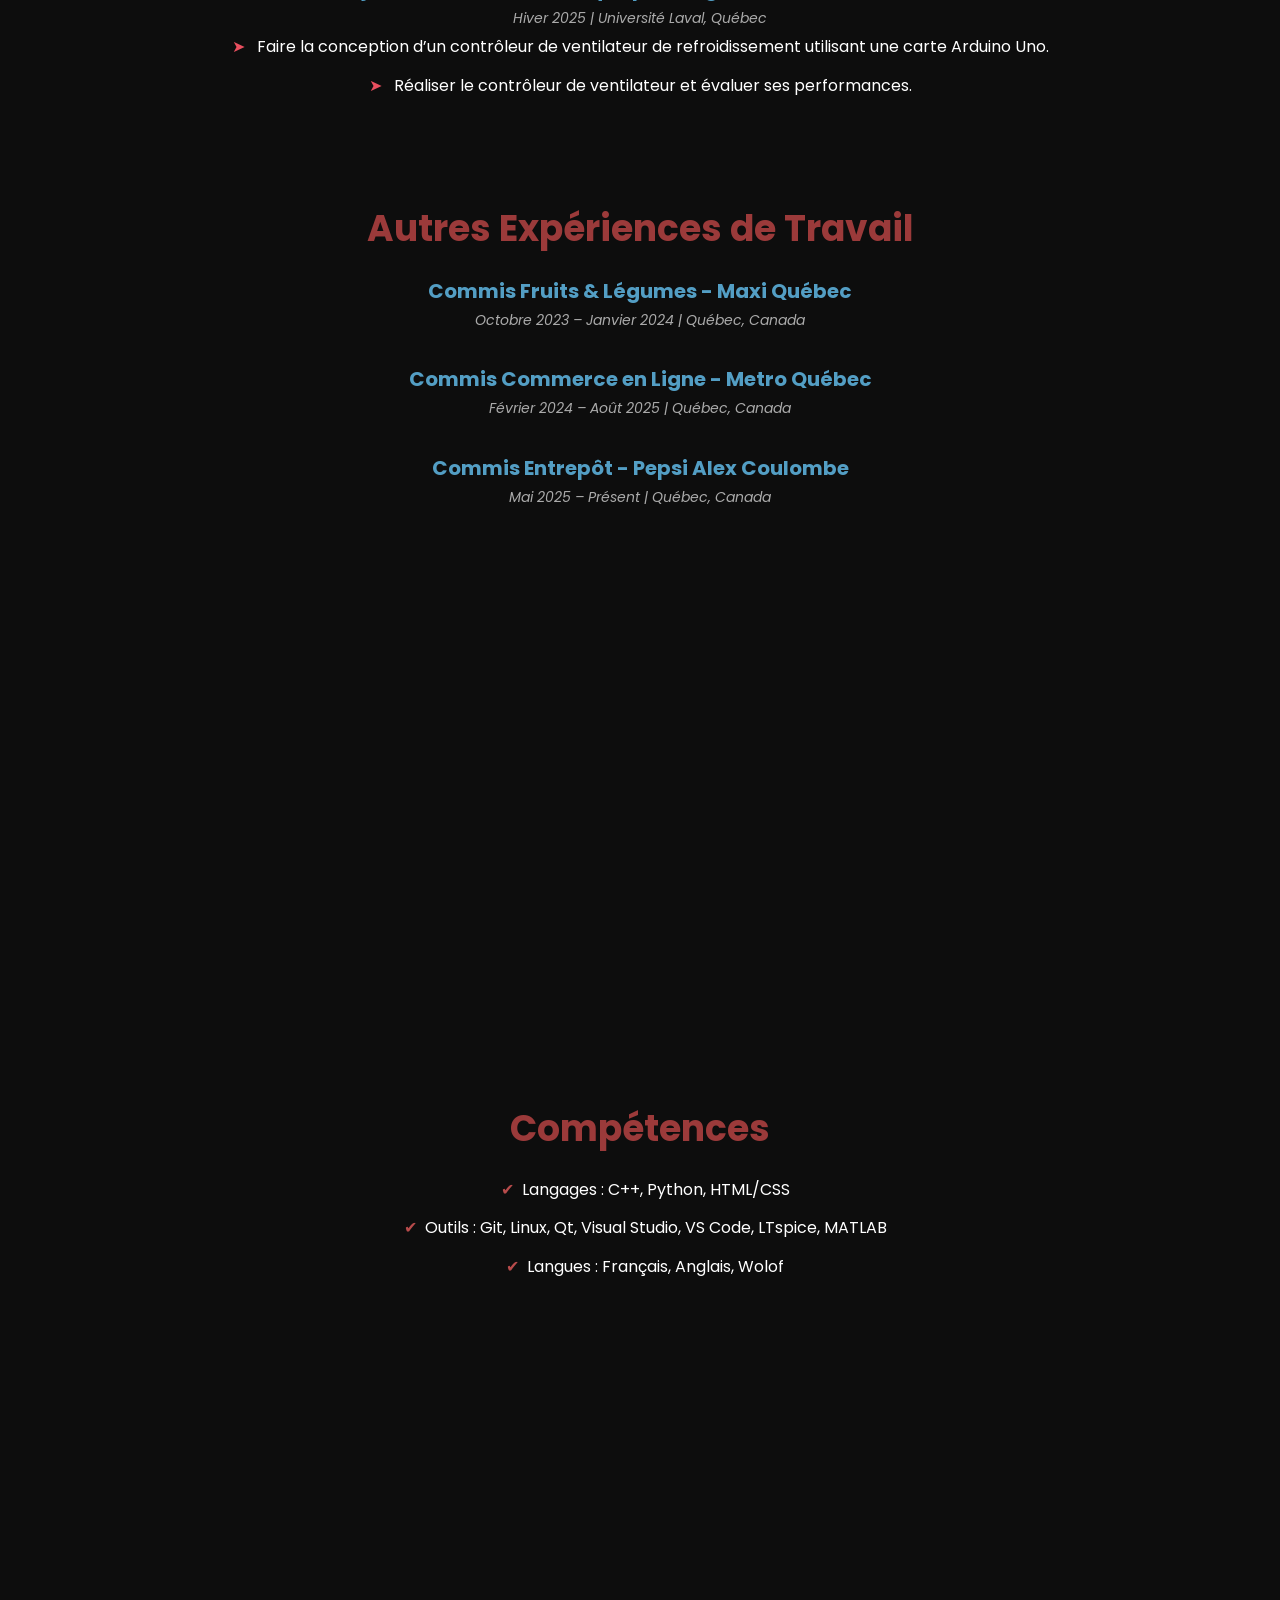
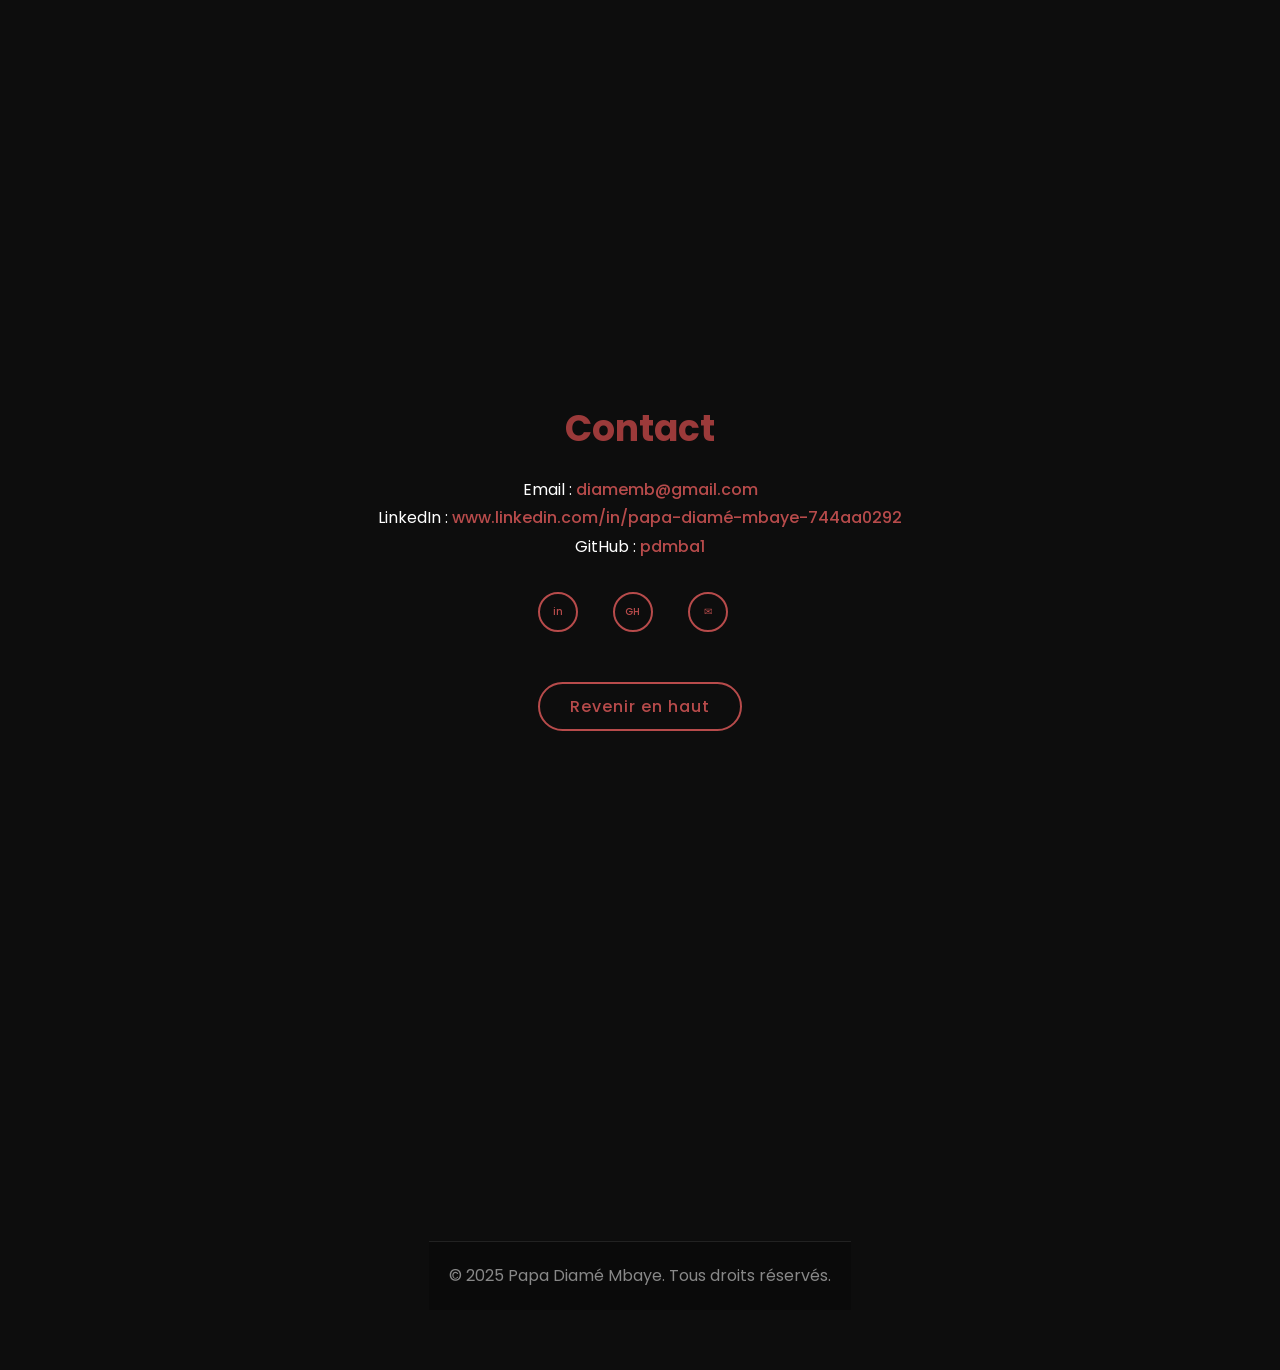
==== commit 6fcddd8b: "Add files via upload" ====
--- a/index.html
+++ b/index.html
@@ -135,7 +135,8 @@
         <p>Email : <a href="mailto:diamemb@gmail.com">diamemb@gmail.com</a></p>
         <p>LinkedIn : <a href="https://www.linkedin.com/in/papa-diamé-mbaye-744aa0292" target="_blank">www.linkedin.com/in/papa-diamé-mbaye-744aa0292</a></p>
         <p>GitHub : <a href="https://github.com/pdmba1" target="_blank">pdmba1</a></p>
-
+        
+        <div class="social-download-container">
         <div class="social-icons">
             <a href="https://www.linkedin.com/in/papa-diamé-mbaye-744aa0292" target="_blank" title="LinkedIn">in</a>
             <a href="https://github.com/pdmba1" target="_blank" title="GitHub">GH</a>
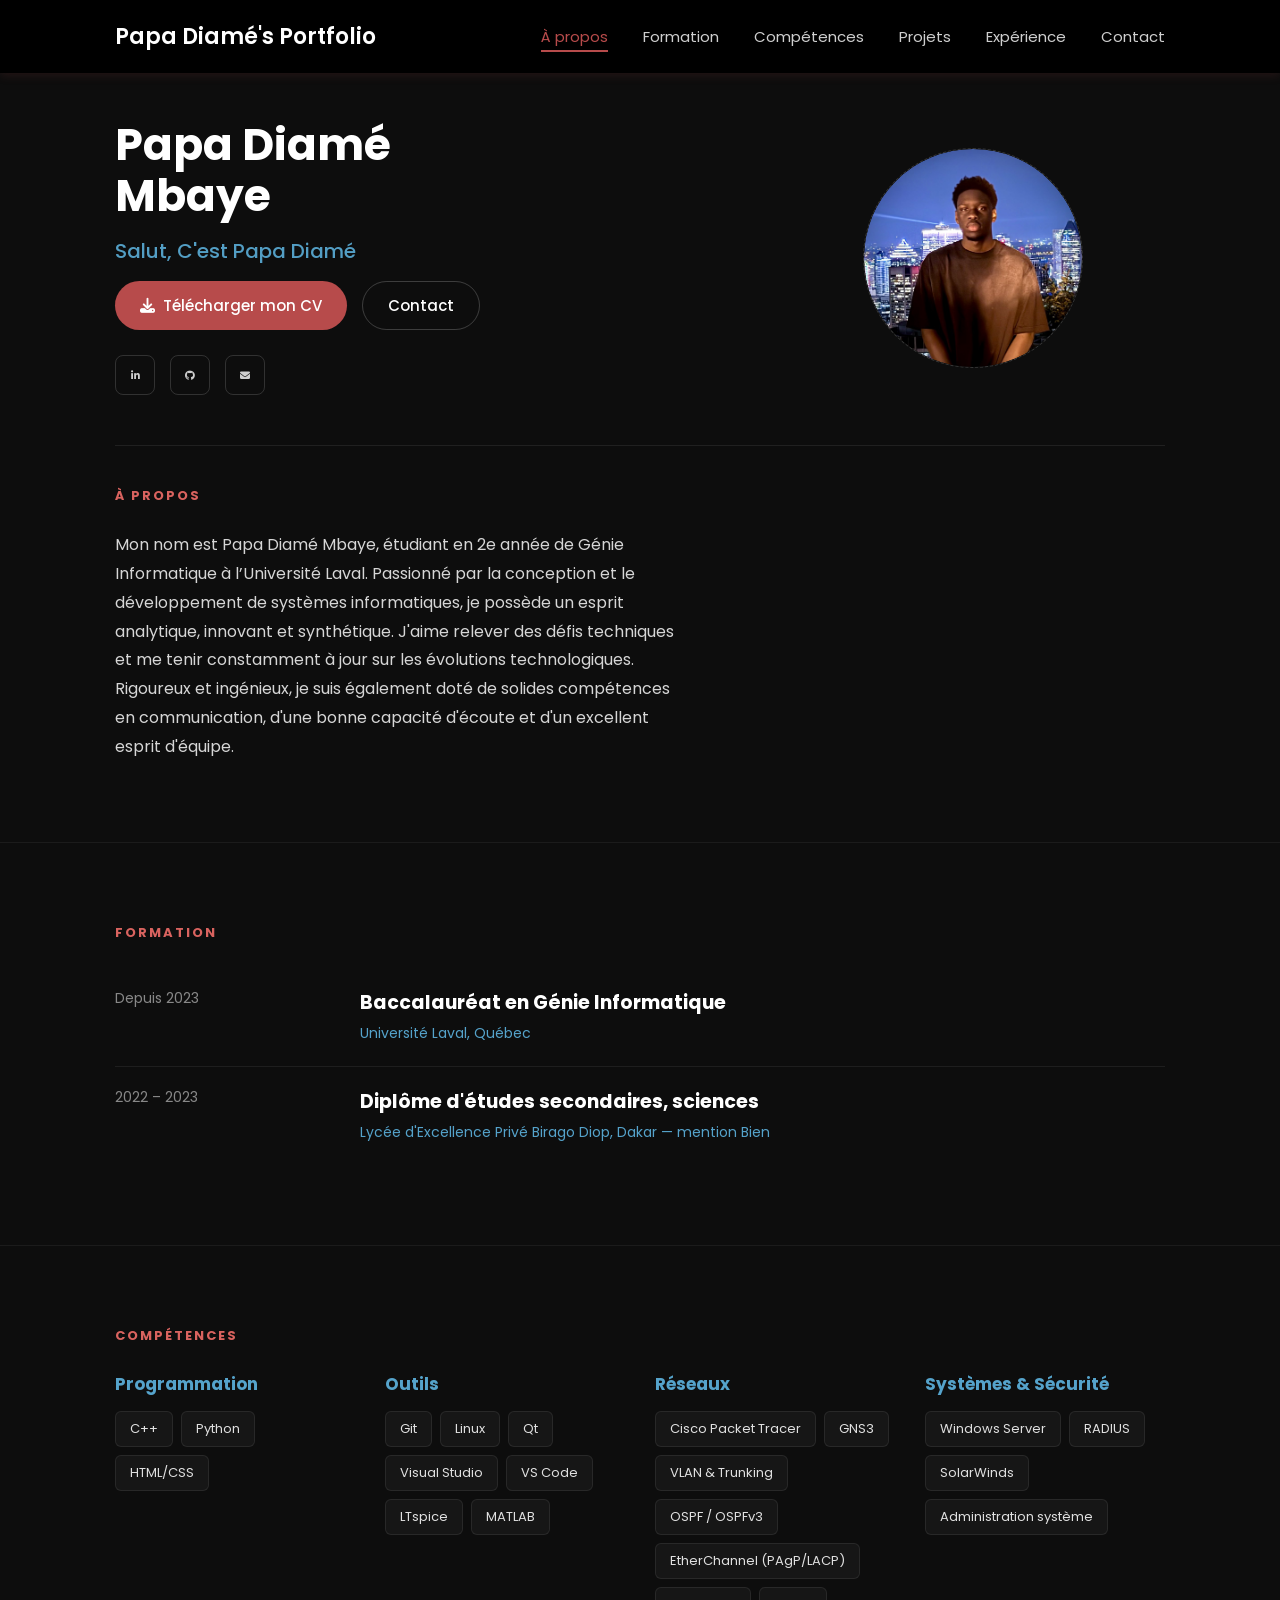
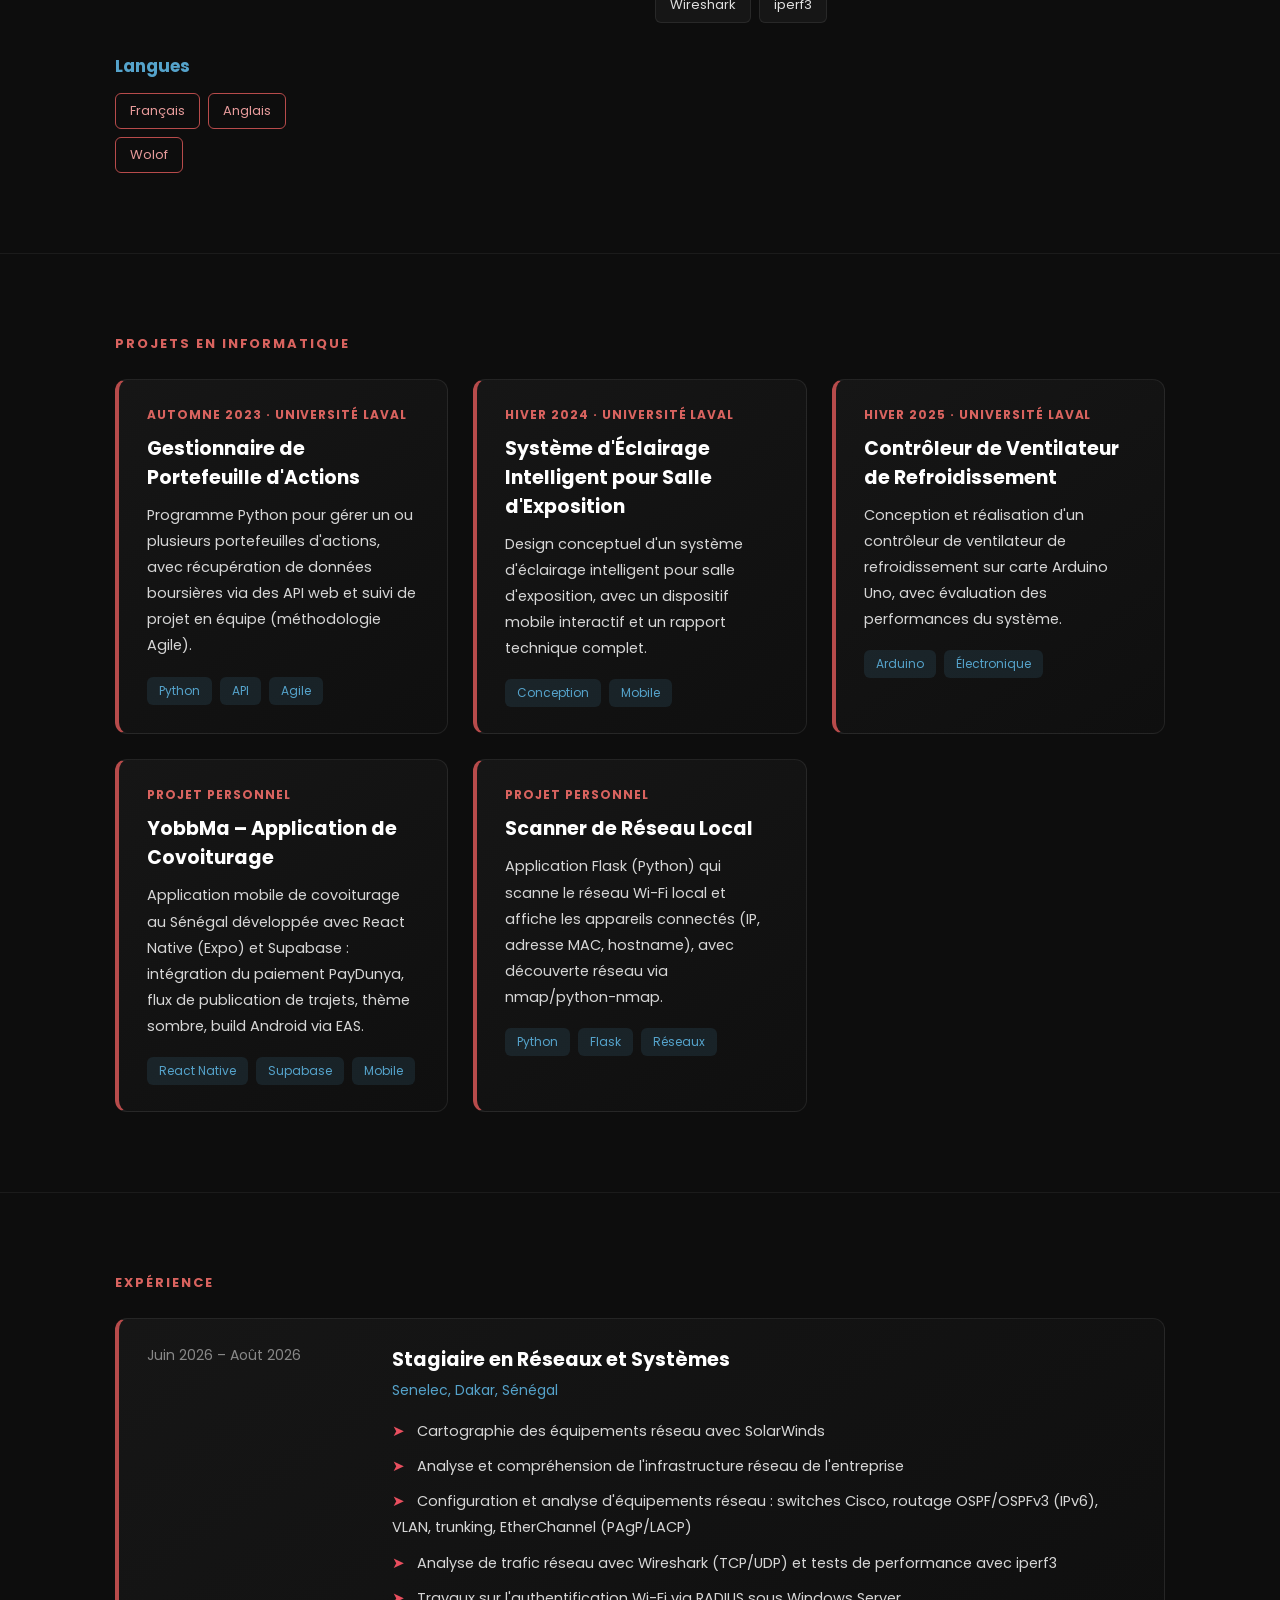
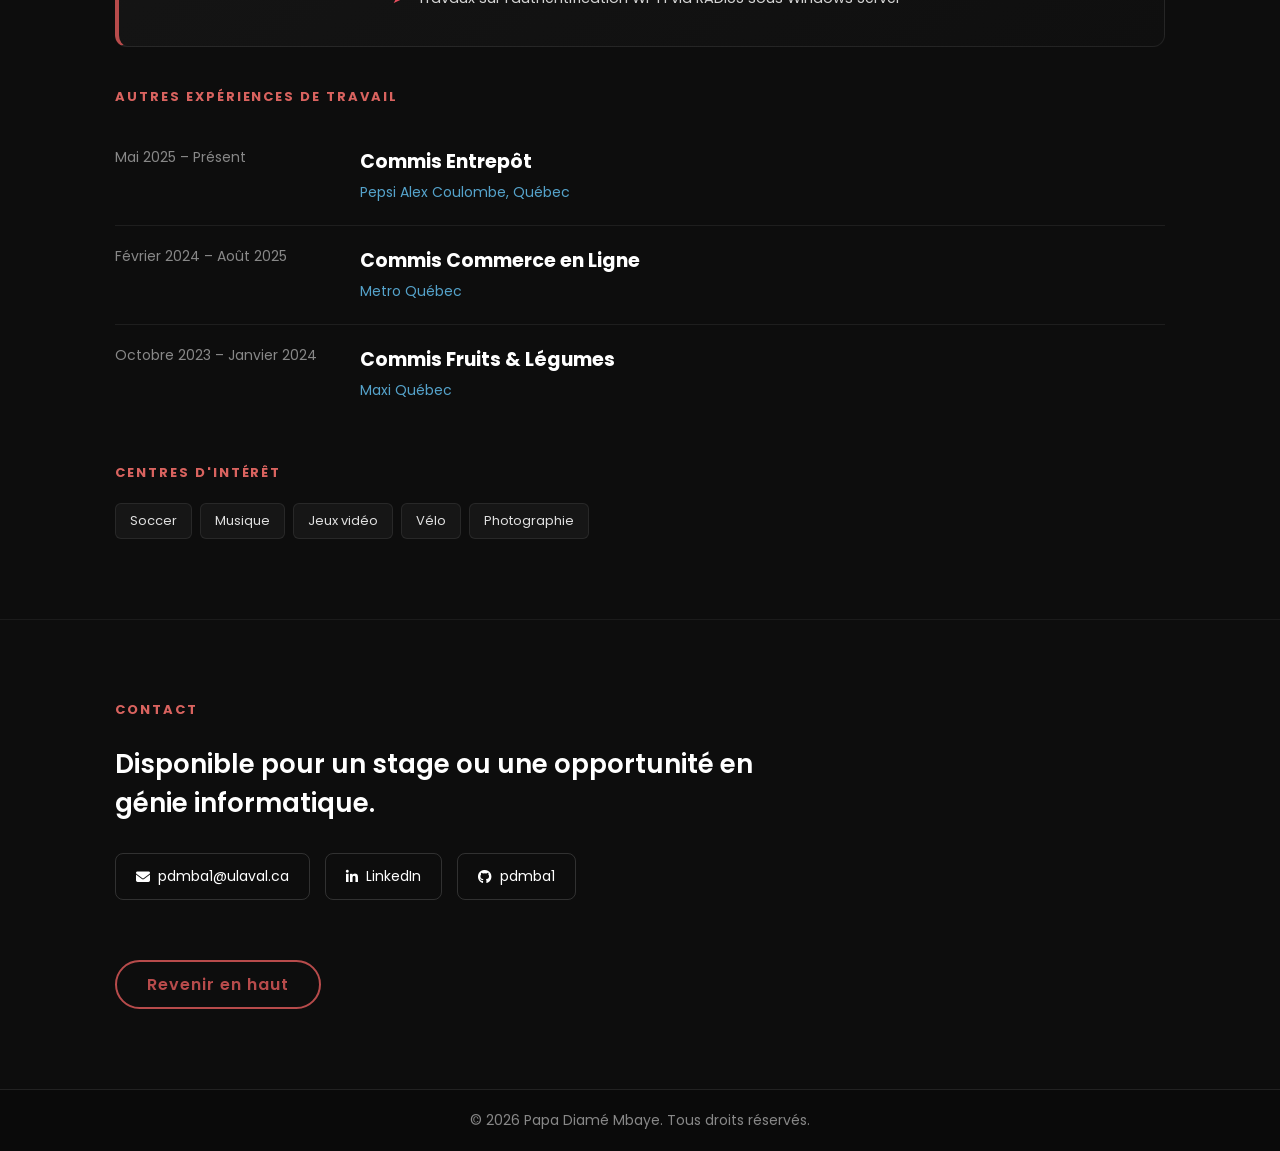
==== commit 7f55372d: "Mise à jour du portfolio" ====
--- a/index.html
+++ b/index.html
@@ -9,146 +9,315 @@
 <body>
 
     <!-- ===== HEADER ===== -->
-
-        <header>
-            <h1>Papa Diamé's Portfolio</h1>
-            
-            <!-- Bouton burger pour mobile -->
-            <button class="mobile-menu-btn" aria-label="Menu">☰</button>
-            
-            <nav class="desktop-nav">
-                <ul>
-                    <li><a href="#about">À propos</a></li>
-                    <li><a href="#projects">Projets</a></li>
-                    <li><a href="#experience">Expérience</a></li>
-                    <li><a href="#skills">Compétences</a></li>
-                    <li><a href="#contact">Contact</a></li>
-                </ul>
-            </nav>
-            
-            <!-- Menu mobile séparé -->
-            <nav class="mobile-nav">
-                <ul>
-                    <li><a href="#about">À propos</a></li>
-                    <li><a href="#projects">Projets</a></li>
-                    <li><a href="#experience">Expérience</a></li>
-                    <li><a href="#skills">Compétences</a></li>
-                    <li><a href="#contact">Contact</a></li>
-                </ul>
-            </nav>
-        </header>
-
+    <header>
+        <h1>Papa Diamé's Portfolio</h1>
+
+        <!-- Bouton burger pour mobile -->
+        <button class="mobile-menu-btn" aria-label="Menu">☰</button>
+
+        <nav class="desktop-nav">
+            <ul>
+                <li><a href="#about">À propos</a></li>
+                <li><a href="#formation">Formation</a></li>
+                <li><a href="#skills">Compétences</a></li>
+                <li><a href="#projects">Projets</a></li>
+                <li><a href="#experience">Expérience</a></li>
+                <li><a href="#contact">Contact</a></li>
+            </ul>
+        </nav>
+
+        <!-- Menu mobile séparé -->
+        <nav class="mobile-nav">
+            <ul>
+                <li><a href="#about">À propos</a></li>
+                <li><a href="#formation">Formation</a></li>
+                <li><a href="#skills">Compétences</a></li>
+                <li><a href="#projects">Projets</a></li>
+                <li><a href="#experience">Expérience</a></li>
+                <li><a href="#contact">Contact</a></li>
+            </ul>
+        </nav>
+    </header>
+
+    <!-- ===== HERO / À PROPOS ===== -->
     <section id="about" class="section active">
-        <h2>À propos</h2>
-        <div class="typing-text"><span></span></div>
-        <p>Mon nom est Papa Diamé Mbaye, étudiant en 2e année de Génie Informatique à l’Université Laval. Passionné par la conception et le développement de systèmes informatiques, je possède un esprit analytique, 
-            innovant et synthétique. J'aime relever des défis techniques et me tenir constamment à jour sur les évolutions 
-            technologiques. Rigoureux et ingénieux, je suis également doté de solides compétences en communication, d'une bonne capacité d'écoute 
-            et d'un excellent esprit d'équipe.</p>
-        
-        <div class="social-download-container">
-            <div class="social-icons">
-                <a href="https://www.linkedin.com/in/papa-diamé-mbaye-744aa0292" target="_blank" title="LinkedIn">
-                    <i class="fab fa-linkedin-in"></i>
-                </a>
-                <a href="https://github.com/pdmba1" target="_blank" title="GitHub">
-                    <i class="fab fa-github"></i>
-                </a>
-                <a href="mailto:diamemb@gmail.com" title="Email">
-                   <i class="fas fa-envelope"></i>
-                </a>
-            </div>
-                
-                <a href="CV PRO DIAME MBAYE.pdf" download class="download-btn">
-                    <i class="fas fa-download"></i> Télécharger mon CV
-                </a>
-            </div>
-        </div>
-    </section>
-
-    <section id="projects" class=" section">
-        <h2>Projets</h2>
-        <div class="project">        
-
-            <h3>Projet d’études : Introduction à la programmation avec Python</h3>
-            <p><em>Automne 2023 | Université Laval, Québec</em></p>
-            <ul>
-                <li>Écrire un programme Python qui permet de faire la gestion d'un ou de plusieurs portefeuilles d'actions</li>
-                <li>Récupérer des données boursières via des API Web</li>
-                <li>Suivi de projet en équipe (méthodologie Agile)</li>
-                <li>Utilisation de Stack Overflow pour les meilleures pratiques</li>
-            </ul>
-        </div>
-
-        <div class="project">
-            <h3>Projet d’études : Design I</h3>
-            <p><em>Hiver 2024 | Université Laval, Québec</em></p>
-            <ul>
-                <li>Design d’un système d’éclairage intelligent pour salle d’exposition</li>
-                <li>Dispositif mobile interactif avec le système</li>
-                <li>Rédaction d’un rapport technique complet</li>
-            </ul>
-        </div>
-
-        <div class="project">
-            <h3>Projet d’études : Electronique pour ingénieurs informaticiens</h3>
-            <p><em>Hiver 2025 | Université Laval, Québec</em></p>
-            <ul>
-                <li>Faire la conception d’un contrôleur de ventilateur 
-                    de refroidissement utilisant une carte Arduino Uno.</li>
-                <li>Réaliser le contrôleur de ventilateur et 
-                    évaluer ses performances.</li>
-            </ul>
-        </div>
-
+        <div class="container">
+            <div class="hero-grid">
+                <div class="hero-text">
+                    <h1 class="hero-name">Papa Diamé<br>Mbaye</h1>
+                    <div class="typing-text"><span></span></div>
+
+                    <div class="hero-cta">
+                        <a href="CV_Diame_Mbaye.pdf" download class="download-btn">
+                            <i class="fas fa-download"></i> Télécharger mon CV
+                        </a>
+                        <a href="#contact" class="btn-ghost">Contact</a>
+                    </div>
+
+                    <div class="social-icons">
+                        <a href="https://www.linkedin.com/in/papa-diamé-mbaye-744aa0292" target="_blank" title="LinkedIn">
+                            <i class="fab fa-linkedin-in"></i>
+                        </a>
+                        <a href="https://github.com/pdmba1" target="_blank" title="GitHub">
+                            <i class="fab fa-github"></i>
+                        </a>
+                        <a href="mailto:pdmba1@ulaval.ca" title="Email">
+                            <i class="fas fa-envelope"></i>
+                        </a>
+                    </div>
+                </div>
+
+                <div class="hero-photo">
+                    <div class="photo-circle">
+                        <img src="photo.jpg" alt="Papa Diamé Mbaye">
+                    </div>
+                </div>
+            </div>
+
+            <div class="about-grid">
+                <div class="about-text">
+                    <span class="eyebrow">À propos</span>
+                    <p>Mon nom est Papa Diamé Mbaye, étudiant en 2e année de Génie Informatique à l’Université Laval. Passionné par la conception et le développement de systèmes informatiques, je possède un esprit analytique,
+                        innovant et synthétique. J'aime relever des défis techniques et me tenir constamment à jour sur les évolutions
+                        technologiques. Rigoureux et ingénieux, je suis également doté de solides compétences en communication, d'une bonne capacité d'écoute
+                        et d'un excellent esprit d'équipe.</p>
+                </div>
+            </div>
+        </div>
+    </section>
+
+    <!-- ===== SECTION FORMATION ===== -->
+    <section id="formation" class="section">
+        <div class="container">
+            <span class="eyebrow">Formation</span>
+
+            <div class="timeline">
+                <div class="timeline-item">
+                    <span class="timeline-date">Depuis 2023</span>
+                    <div class="timeline-content">
+                        <h3>Baccalauréat en Génie Informatique</h3>
+                        <p class="timeline-company">Université Laval, Québec</p>
+                    </div>
+                </div>
+                <div class="timeline-item">
+                    <span class="timeline-date">2022 – 2023</span>
+                    <div class="timeline-content">
+                        <h3>Diplôme d'études secondaires, sciences</h3>
+                        <p class="timeline-company">Lycée d'Excellence Privé Birago Diop, Dakar — mention Bien</p>
+                    </div>
+                </div>
+            </div>
+        </div>
+    </section>
+
+    <!-- ===== SECTION COMPÉTENCES ===== -->
+    <section id="skills" class="section">
+        <div class="container">
+            <span class="eyebrow">Compétences</span>
+
+            <div class="skills-grid">
+                <div class="skill-col">
+                    <h3>Programmation</h3>
+                    <div class="chip-group">
+                        <span class="chip">C++</span>
+                        <span class="chip">Python</span>
+                        <span class="chip">HTML/CSS</span>
+                    </div>
+                </div>
+
+                <div class="skill-col">
+                    <h3>Outils</h3>
+                    <div class="chip-group">
+                        <span class="chip">Git</span>
+                        <span class="chip">Linux</span>
+                        <span class="chip">Qt</span>
+                        <span class="chip">Visual Studio</span>
+                        <span class="chip">VS Code</span>
+                        <span class="chip">LTspice</span>
+                        <span class="chip">MATLAB</span>
+                    </div>
+                </div>
+
+                <div class="skill-col">
+                    <h3>Réseaux</h3>
+                    <div class="chip-group">
+                        <span class="chip">Cisco Packet Tracer</span>
+                        <span class="chip">GNS3</span>
+                        <span class="chip">VLAN &amp; Trunking</span>
+                        <span class="chip">OSPF / OSPFv3</span>
+                        <span class="chip">EtherChannel (PAgP/LACP)</span>
+                        <span class="chip">Wireshark</span>
+                        <span class="chip">iperf3</span>
+                    </div>
+                </div>
+
+                <div class="skill-col">
+                    <h3>Systèmes &amp; Sécurité</h3>
+                    <div class="chip-group">
+                        <span class="chip">Windows Server</span>
+                        <span class="chip">RADIUS</span>
+                        <span class="chip">SolarWinds</span>
+                        <span class="chip">Administration système</span>
+                    </div>
+                </div>
+
+                <div class="skill-col">
+                    <h3>Langues</h3>
+                    <div class="chip-group">
+                        <span class="chip chip-outline">Français</span>
+                        <span class="chip chip-outline">Anglais</span>
+                        <span class="chip chip-outline">Wolof</span>
+                    </div>
+                </div>
+            </div>
+        </div>
+    </section>
+
+    <!-- ===== SECTION PROJETS ===== -->
+    <section id="projects" class="section">
+        <div class="container">
+            <span class="eyebrow">Projets en informatique</span>
+
+            <div class="project-grid">
+                <div class="project-card">
+                    <span class="project-meta">Automne 2023 · Université Laval</span>
+                    <h3>Gestionnaire de Portefeuille d'Actions</h3>
+                    <p>Programme Python pour gérer un ou plusieurs portefeuilles d'actions, avec récupération de données boursières via des API web et suivi de projet en équipe (méthodologie Agile).</p>
+                    <div class="tag-group">
+                        <span class="tag">Python</span>
+                        <span class="tag">API</span>
+                        <span class="tag">Agile</span>
+                    </div>
+                </div>
+
+                <div class="project-card">
+                    <span class="project-meta">Hiver 2024 · Université Laval</span>
+                    <h3>Système d'Éclairage Intelligent pour Salle d'Exposition</h3>
+                    <p>Design conceptuel d'un système d'éclairage intelligent pour salle d'exposition, avec un dispositif mobile interactif et un rapport technique complet.</p>
+                    <div class="tag-group">
+                        <span class="tag">Conception</span>
+                        <span class="tag">Mobile</span>
+                    </div>
+                </div>
+
+                <div class="project-card">
+                    <span class="project-meta">Hiver 2025 · Université Laval</span>
+                    <h3>Contrôleur de Ventilateur de Refroidissement</h3>
+                    <p>Conception et réalisation d'un contrôleur de ventilateur de refroidissement sur carte Arduino Uno, avec évaluation des performances du système.</p>
+                    <div class="tag-group">
+                        <span class="tag">Arduino</span>
+                        <span class="tag">Électronique</span>
+                    </div>
+                </div>
+
+                <div class="project-card">
+                    <span class="project-meta">Projet personnel</span>
+                    <h3>YobbMa – Application de Covoiturage</h3>
+                    <p>Application mobile de covoiturage au Sénégal développée avec React Native (Expo) et Supabase : intégration du paiement PayDunya, flux de publication de trajets, thème sombre, build Android via EAS.</p>
+                    <div class="tag-group">
+                        <span class="tag">React Native</span>
+                        <span class="tag">Supabase</span>
+                        <span class="tag">Mobile</span>
+                    </div>
+                </div>
+
+                <div class="project-card">
+                    <span class="project-meta">Projet personnel</span>
+                    <h3>Scanner de Réseau Local</h3>
+                    <p>Application Flask (Python) qui scanne le réseau Wi-Fi local et affiche les appareils connectés (IP, adresse MAC, hostname), avec découverte réseau via nmap/python-nmap.</p>
+                    <div class="tag-group">
+                        <span class="tag">Python</span>
+                        <span class="tag">Flask</span>
+                        <span class="tag">Réseaux</span>
+                    </div>
+                </div>
+            </div>
+        </div>
+    </section>
 
     <!-- ===== SECTION EXPÉRIENCE ===== -->
     <section id="experience" class="section">
-        <h2>Autres Expériences de Travail</h2>
-        <div class="job">
-            <h3>Commis Fruits & Légumes - Maxi Québec</h3>
-            <p><em>Octobre 2023 – Janvier 2024 | Québec, Canada</em></p>
-        </div>
-        <div class="job">
-            <h3>Commis Commerce en Ligne - Metro Québec</h3>
-            <p><em>Février 2024 – Août 2025 | Québec, Canada</em></p>
-        </div>
-        <div class="job">
-            <h3>Commis Entrepôt - Pepsi Alex Coulombe</h3>
-            <p><em>Mai 2025 – Présent | Québec, Canada</em></p>
-        </div>
-    </section>
-
-    <!-- ===== SECTION COMPÉTENCES ===== -->
-    <section id="skills" class="section">
-        <h2>Compétences</h2>
-        <ul>
-            <li>Langages : C++, Python, HTML/CSS</li>
-            <li>Outils : Git, Linux, Qt, Visual Studio, VS Code, LTspice, MATLAB</li>
-            <li>Langues : Français, Anglais, Wolof</li>
-        </ul>
+        <div class="container">
+            <span class="eyebrow">Expérience</span>
+
+            <div class="timeline">
+                <div class="timeline-item featured">
+                    <span class="timeline-date">Juin 2026 – Août 2026</span>
+                    <div class="timeline-content">
+                        <h3>Stagiaire en Réseaux et Systèmes</h3>
+                        <p class="timeline-company">Senelec, Dakar, Sénégal</p>
+                        <ul class="timeline-tasks">
+                            <li>Cartographie des équipements réseau avec SolarWinds</li>
+                            <li>Analyse et compréhension de l'infrastructure réseau de l'entreprise</li>
+                            <li>Configuration et analyse d'équipements réseau : switches Cisco, routage OSPF/OSPFv3 (IPv6), VLAN, trunking, EtherChannel (PAgP/LACP)</li>
+                            <li>Analyse de trafic réseau avec Wireshark (TCP/UDP) et tests de performance avec iperf3</li>
+                            <li>Travaux sur l'authentification Wi-Fi via RADIUS sous Windows Server</li>
+                        </ul>
+                    </div>
+                </div>
+            </div>
+
+            <span class="eyebrow eyebrow-sub">Autres expériences de travail</span>
+            <div class="timeline">
+                <div class="timeline-item">
+                    <span class="timeline-date">Mai 2025 – Présent</span>
+                    <div class="timeline-content">
+                        <h3>Commis Entrepôt</h3>
+                        <p class="timeline-company">Pepsi Alex Coulombe, Québec</p>
+                    </div>
+                </div>
+                <div class="timeline-item">
+                    <span class="timeline-date">Février 2024 – Août 2025</span>
+                    <div class="timeline-content">
+                        <h3>Commis Commerce en Ligne</h3>
+                        <p class="timeline-company">Metro Québec</p>
+                    </div>
+                </div>
+                <div class="timeline-item">
+                    <span class="timeline-date">Octobre 2023 – Janvier 2024</span>
+                    <div class="timeline-content">
+                        <h3>Commis Fruits &amp; Légumes</h3>
+                        <p class="timeline-company">Maxi Québec</p>
+                    </div>
+                </div>
+            </div>
+
+            <span class="eyebrow eyebrow-sub">Centres d'intérêt</span>
+            <div class="chip-group">
+                <span class="chip">Soccer</span>
+                <span class="chip">Musique</span>
+                <span class="chip">Jeux vidéo</span>
+                <span class="chip">Vélo</span>
+                <span class="chip">Photographie</span>
+            </div>
+        </div>
     </section>
 
     <!-- ===== SECTION CONTACT ===== -->
     <section id="contact" class="section">
-        <h2>Contact</h2>
-        <p>Email : <a href="mailto:diamemb@gmail.com">diamemb@gmail.com</a></p>
-        <p>LinkedIn : <a href="https://www.linkedin.com/in/papa-diamé-mbaye-744aa0292" target="_blank">www.linkedin.com/in/papa-diamé-mbaye-744aa0292</a></p>
-        <p>GitHub : <a href="https://github.com/pdmba1" target="_blank">pdmba1</a></p>
-        
-        <div class="social-download-container">
-        <div class="social-icons">
-            <a href="https://www.linkedin.com/in/papa-diamé-mbaye-744aa0292" target="_blank" title="LinkedIn">in</a>
-            <a href="https://github.com/pdmba1" target="_blank" title="GitHub">GH</a>
-            <a href="mailto:diamemb@gmail.com" title="Email">✉</a>
-        </div>
-
-        <a href="#about" class="btn">Revenir en haut</a>
+        <div class="container">
+            <span class="eyebrow">Contact</span>
+            <h2 class="contact-statement">Disponible pour un stage ou une opportunité en génie informatique.</h2>
+
+            <div class="contact-pills">
+                <a href="mailto:pdmba1@ulaval.ca" class="pill-btn">
+                    <i class="fas fa-envelope"></i> pdmba1@ulaval.ca
+                </a>
+                <a href="https://www.linkedin.com/in/papa-diamé-mbaye-744aa0292" target="_blank" class="pill-btn">
+                    <i class="fab fa-linkedin-in"></i> LinkedIn
+                </a>
+                <a href="https://github.com/pdmba1" target="_blank" class="pill-btn">
+                    <i class="fab fa-github"></i> pdmba1
+                </a>
+            </div>
+
+            <a href="#about" class="btn">Revenir en haut</a>
+        </div>
     </section>
 
     <!-- ===== FOOTER ===== -->
     <footer>
-        <p>&copy; 2025 Papa Diamé Mbaye. Tous droits réservés.</p>
+        <p>&copy; 2026 Papa Diamé Mbaye. Tous droits réservés.</p>
     </footer>
 
     <script>
@@ -159,63 +328,42 @@
             link.addEventListener("click", e => {
                 e.preventDefault();
                 const targetId = link.getAttribute("href").substring(1);
-
-                // activer le bon lien
+                document.querySelector(targetId) && document.querySelector(`#${targetId}`).scrollIntoView({ behavior: "smooth" });
+
                 links.forEach(l => l.classList.remove("active"));
                 link.classList.add("active");
-
-                // afficher la bonne section
-                sections.forEach(section => {
-                    section.classList.remove("active");
-                });
-                document.getElementById(targetId).classList.add("active");
-            });
-
-        // Scroll doux + activation des sections
-document.querySelectorAll('nav a').forEach(link => {
-    link.addEventListener('click', (e) => {
-        e.preventDefault();
-        const targetId = link.getAttribute('href');
-        document.querySelector(targetId).scrollIntoView({ behavior: 'smooth' });
-        
-        // Met à jour l'état actif
-        document.querySelectorAll('nav a').forEach(a => a.classList.remove('active'));
-        link.classList.add('active');
-    });
-});
-
-// Active la section visible au scroll
-window.addEventListener('scroll', () => {
-    document.querySelectorAll('section').forEach(section => {
-        const rect = section.getBoundingClientRect();
-        if (rect.top <= 100 && rect.bottom >= 100) {
-            document.querySelectorAll('nav a').forEach(a => a.classList.remove('active'));
-            document.querySelector(`nav a[href="#${section.id}"]`).classList.add('active');
-        }
-    });
-});
-// Sélectionne les éléments
-document.addEventListener('DOMContentLoaded', function() {
-    const menuBtn = document.querySelector('.mobile-menu-btn');
-    const mobileMenu = document.querySelector('.mobile-nav');
-    
-    if (menuBtn && mobileMenu) {
-        menuBtn.addEventListener('click', function() {
-            mobileMenu.classList.toggle('active');
-        });
-        
-        document.querySelectorAll('.mobile-nav a').forEach(link => {
-            link.addEventListener('click', () => {
-                mobileMenu.classList.remove('active');
             });
         });
-    } else {
-        console.error("Éléments du menu non trouvés !");
-    }
-});
-});
-        
+
+        // Active la section visible au scroll
+        window.addEventListener('scroll', () => {
+            document.querySelectorAll('section').forEach(section => {
+                const rect = section.getBoundingClientRect();
+                if (rect.top <= 100 && rect.bottom >= 100) {
+                    document.querySelectorAll('nav a').forEach(a => a.classList.remove('active'));
+                    const activeLink = document.querySelector(`nav a[href="#${section.id}"]`);
+                    if (activeLink) activeLink.classList.add('active');
+                }
+            });
+        });
+
+        // Menu burger mobile
+        document.addEventListener('DOMContentLoaded', function() {
+            const menuBtn = document.querySelector('.mobile-menu-btn');
+            const mobileMenu = document.querySelector('.mobile-nav');
+
+            if (menuBtn && mobileMenu) {
+                menuBtn.addEventListener('click', function() {
+                    mobileMenu.classList.toggle('active');
+                });
+
+                document.querySelectorAll('.mobile-nav a').forEach(link => {
+                    link.addEventListener('click', () => {
+                        mobileMenu.classList.remove('active');
+                    });
+                });
+            }
+        });
     </script>
-    <script src="script.js"></script>
 </body>
-</html>
+</html>
--- a/style.css
+++ b/style.css
@@ -1,4 +1,4 @@
-@import url('https://fonts.googleapis.com/css2?family=Poppins:wght@100;200;300;400;500;600&display=swap');
+@import url('https://fonts.googleapis.com/css2?family=Poppins:wght@100;200;300;400;500;600;700&display=swap');
 @import url('https://cdnjs.cloudflare.com/ajax/libs/font-awesome/6.4.0/css/all.min.css');
 
 /* ====== BASE ====== */
@@ -21,7 +21,13 @@
     background-color: #0d0d0d;
     color: #fff;
     overflow-x: hidden;
-    padding-top: 9rem;
+    padding-top: 8rem;
+}
+
+.container {
+    width: 100%;
+    max-width: 1100px;
+    margin: 0 auto;
 }
 
 /* ====== HEADER ====== */
@@ -30,36 +36,72 @@
     top: 0;
     left: 0;
     width: 100%;
-    background: rgba(0, 0, 0, 0.85);
+    background: rgba(0, 0, 0, 0.95);
     padding: 2rem 9%;
     display: flex;
     justify-content: space-between;
     align-items: center;
-    z-index: 100;
-    box-shadow: 0 2px 10px rgba(183, 75, 75, 0.2);
-}
-
-/* Header fixe */
-header {
-    position: fixed;
-    top: 0;
+    z-index: 1000;
+    box-shadow: 0 2px 10px rgba(183, 75, 75, 0.15);
+}
+
+header h1 {
+    font-size: 2.2rem;
+    color: #fff;
+    font-weight: 600;
+    cursor: pointer;
+    transition: 0.3s ease;
+}
+
+header h1:hover {
+    transform: scale(1.03);
+}
+
+/* ====== NAV (DESKTOP) ====== */
+nav ul {
+    display: flex;
+    list-style: none;
+    gap: 3.5rem;
+}
+
+nav a {
+    font-size: 1.5rem;
+    color: #cfcfcf;
+    transition: 0.3s ease;
+    position: relative;
+}
+
+nav a:hover,
+nav a.active {
+    color: #b74b4b;
+}
+
+nav a::after {
+    content: '';
+    position: absolute;
+    width: 0%;
+    height: 2px;
+    left: 0;
+    bottom: -5px;
+    background-color: #b74b4b;
+    transition: 0.3s ease;
+}
+
+nav a:hover::after,
+nav a.active::after {
     width: 100%;
-    z-index: 1000;
-    background: rgba(0, 0, 0, 0.95);
-    padding: 1rem 2rem;
-}
-
-/* Masquer le menu burger sur desktop */
+}
+
+/* ====== NAV (MOBILE) ====== */
 .mobile-menu-btn {
     display: none;
     background: none;
     border: none;
     color: white;
-    font-size: 2.4rem;
+    font-size: 2.5rem;
     cursor: pointer;
 }
 
-/* Menu mobile (caché par défaut) */
 .mobile-nav {
     display: none;
     position: fixed;
@@ -68,98 +110,169 @@
     width: 100%;
     background: #0d0d0d;
     padding: 2rem;
-    box-shadow: 0 5px 10px rgba(0,0,0,0.3);
-}
-
-/* Affichage responsive */
-@media (max-width: 768px) {
-    .desktop-nav {
-        display: none; /* Cache le menu desktop */
-    }
-    
-    .mobile-menu-btn {
-        display: block; /* Affiche le bouton burger */
-    }
-    
-    /* Quand le menu mobile est actif */
-    .mobile-nav.active {
-        display: block;
-    }
-    
-    /* Style des liens mobiles */
-    .mobile-nav ul {
-        flex-direction: column;
-        gap: 1.5rem;
-    }
-    
-    .mobile-nav li {
-        margin-bottom: 1rem;
-    }
-}
-
-.mobile-nav {
+    box-shadow: 0 5px 10px rgba(0, 0, 0, 0.3);
     transition: all 0.3s ease;
     transform: translateY(-20px);
     opacity: 0;
 }
 
 .mobile-nav.active {
+    display: block;
     transform: translateY(0);
     opacity: 1;
 }
 
-.mobile-menu-btn {
-    display: none; /* Caché par défaut sur desktop */
-    background: none;
-    border: none;
-    color: white;
-    font-size: 2.5rem;
-    cursor: pointer;
-}
-
-.mobile-nav {
-    display: none; /* Caché par défaut */
-    position: fixed;
-    top: 70px; /* Ajuste selon la hauteur de ton header */
-    left: 0;
+.mobile-nav ul {
+    flex-direction: column;
+    gap: 1.5rem;
+}
+
+@media (max-width: 768px) {
+    .desktop-nav { display: none; }
+    .mobile-menu-btn { display: block; }
+}
+
+/* ====== SECTIONS (BASE LAYOUT) ====== */
+section {
     width: 100%;
-    background: #0d0d0d;
-    padding: 2rem;
-}
-
-/* Afficher le bouton seulement sur mobile */
-@media (max-width: 768px) {
-    .mobile-menu-btn {
-        display: block;
-    }
-    
-    .desktop-nav {
-        display: none; /* Cache le menu desktop */
-    }
-    
-    /* Quand le menu est actif */
-    .mobile-nav.active {
-        display: block;
-    }
-}
-
-/* Style pour le conteneur social + bouton CV */
-.social-download-container {
-    margin-top: 3rem;
+    padding: 8rem 9%;
+    scroll-margin-top: 9rem;
+    border-top: 1px solid rgba(255, 255, 255, 0.06);
+}
+
+section:first-of-type {
+    border-top: none;
+    padding-top: 4rem;
+}
+
+.eyebrow {
+    display: block;
+    text-transform: uppercase;
+    letter-spacing: 0.15em;
+    font-size: 1.3rem;
+    font-weight: 700;
+    color: #d9635f;
+    margin-bottom: 2.5rem;
+}
+
+.eyebrow-sub {
+    margin-top: 4rem;
+    margin-bottom: 2rem;
+}
+
+section p, section li {
+    font-size: 1.6rem;
+    line-height: 1.8;
+    color: #d6d6d6;
+}
+
+/* ====== HERO / À PROPOS ====== */
+.hero-grid {
+    display: grid;
+    grid-template-columns: 1.6fr 1fr;
+    gap: 5rem;
+    align-items: center;
+}
+
+.hero-name {
+    font-size: 4.4rem;
+    font-weight: 700;
+    line-height: 1.15;
+    margin-bottom: 1.5rem;
+    color: #fff;
+}
+
+.hero-text p {
+    max-width: 560px;
+    margin-bottom: 2.5rem;
+}
+
+.hero-cta {
+    display: flex;
+    gap: 1.5rem;
+    margin-bottom: 2.5rem;
+    flex-wrap: wrap;
+}
+
+.hero-photo {
+    display: flex;
+    justify-content: center;
+}
+
+.photo-circle {
+    width: 22rem;
+    height: 22rem;
+    border-radius: 50%;
+    background: #131313;
+    border: 1px dashed rgba(255, 255, 255, 0.15);
     display: flex;
     flex-direction: column;
     align-items: center;
-    gap: 2rem;
-}
-
-/* Espacement amélioré pour les icônes sociales */
-.social-icons {
-    display: flex;
-    gap: 2rem; /* Augmente l'espace entre les icônes */
-    margin-bottom: 1rem;
-}
-
-/* Style du bouton de téléchargement */
+    justify-content: center;
+    gap: 1rem;
+    color: #666;
+    overflow: hidden;
+}
+
+.photo-circle img {
+    width: 100%;
+    height: 100%;
+    object-fit: cover;
+    border-radius: 50%;
+}
+
+.photo-circle i {
+    font-size: 2.4rem;
+}
+
+.photo-circle span {
+    font-size: 1.3rem;
+}
+
+.typing-text {
+    font-size: 2rem;
+    font-weight: 500;
+    margin-bottom: 1.5rem;
+    color: #539ec4;
+}
+
+.typing-text span::before {
+    content: "Salut, C'est Papa Diamé ";
+    animation: words 15s infinite;
+}
+
+@keyframes words {
+    0%   { content: "Étudiant en Génie Informatique"; }
+    25%  { content: "Passionné par le Développement"; }
+    50%  { content: "et les Systèmes Informatiques"; }
+    75%  { content: "À la recherche de défis"; }
+}
+
+.about-grid {
+    display: grid;
+    grid-template-columns: 1.6fr 1fr;
+    gap: 5rem;
+    margin-top: 5rem;
+    padding-top: 4rem;
+    border-top: 1px solid rgba(255, 255, 255, 0.08);
+}
+
+.about-text p {
+    max-width: 560px;
+}
+
+.eyebrow-muted {
+    color: #888;
+}
+
+@media (max-width: 900px) {
+    .about-grid {
+        grid-template-columns: 1fr;
+        gap: 2.5rem;
+    }
+}
+
+/* ====== BUTTONS ====== */
 .download-btn {
     display: inline-flex;
     align-items: center;
@@ -168,10 +281,9 @@
     background-color: #b74b4b;
     color: white !important;
     border-radius: 4rem;
-    font-size: 1.6rem;
+    font-size: 1.5rem;
     font-weight: 500;
     transition: all 0.3s ease;
-    text-decoration: none;
 }
 
 .download-btn:hover {
@@ -180,149 +292,26 @@
     box-shadow: 0 5px 15px rgba(183, 75, 75, 0.4);
 }
 
-header h1 {
-    font-size: 2.5rem;
+.btn-ghost {
+    display: inline-flex;
+    align-items: center;
+    padding: 1.2rem 2.5rem;
+    border: 1px solid rgba(255, 255, 255, 0.2);
+    color: #fff;
+    border-radius: 4rem;
+    font-size: 1.5rem;
+    font-weight: 500;
+    transition: all 0.3s ease;
+}
+
+.btn-ghost:hover {
+    border-color: #b74b4b;
     color: #b74b4b;
-    font-weight: 700;
-    cursor: pointer;
-    transition: 0.3s ease;
-}
-
-header h1:hover {
-    transform: scale(1.05);
-}
-
-nav ul {
-    display: flex;
-    list-style: none;
-    gap: 4rem;
-}
-
-nav a {
-    font-size: 1.6rem;
-    color: white;
-    transition: 0.3s ease;
-    position: relative;
-}
-
-nav a:hover,
-nav a.active {
-    color: #b74b4b;
-}
-
-nav a::after {
-    content: '';
-    position: absolute;
-    width: 0%;
-    height: 3px;
-    left: 0;
-    bottom: -5px;
-    background-color: #b74b4b;
-    transition: 0.3s ease;
-}
-
-nav a:hover::after {
-    width: 100%;
-}
-
-nav a:hover::after,
-nav a.active::after {
-    width: 100%;
-}
-/* ====== SECTIONS ====== */
-section {
-    min-height: 100vh;
-    padding: 6rem 9%;
-    scroll-margin-top: 10rem; 
-}
-
-section h2 {
-    font-size: 3.6rem;
-    color: #9b3a3a;
-    margin-bottom: 2rem;
-    scroll-margin-top: 10rem; 
-}
-
-section p, li {
-    font-size: 1.6rem;
-    line-height: 1.8;
-    scroll-margin-top: 10rem; 
-}
-
-ul li {
-    margin-bottom: 1rem;
-    scroll-margin-top: 10rem; 
-}
-
-/* ====== À PROPOS ====== */
-#about p {
-    max-width: 900px;
-}
-
-/* ====== EXPÉRIENCES ET PROJETS ====== */
-.job, .project {
-    margin-bottom: 3rem;
-}
-
-.job h3, .project h3 {
-    color: #539ec4;
-    font-size: 2rem;
-}
-
-.job p em, .project p em {
-    color: #aaa;
-    font-size: 1.4rem;
-}
-
-/* ====== COMPÉTENCES ====== */
-#skills ul {
-    list-style: none;
-    padding-left: 1rem;
-}
-
-#skills li::before {
-    content: "✔";
-    margin-right: 0.8rem;
-    color: #b74b4b;
-}
-
-/* ====== CONTACT ====== */
-#contact a {
-    color: #b74b4b;
-    text-decoration: none;
-    font-weight: 500;
-}
-
-#contact a:hover {
-    text-decoration: underline;
-}
-
-
-/* ====== SOCIAL ICONS ====== */
-.social-icons a {
-    display: inline-flex;
-    justify-content: center;
-    align-items: center;
-    width: 4rem;
-    height: 4rem;
-    border: 0.2rem solid #b74b4b;
-    color: #b74b4b;
-    border-radius: 50%;
-    margin-right: 1.5rem;
-    transition: 0.3s ease;
-}
-
-.social-icons a:hover {
-    background-color: #b74b4b;
-    color: #000;
-    transform: scale(1.2);
-    box-shadow: 0 0 15px #b74b4b;
-}
-
-/* ====== BOUTON GÉNÉRAL ====== */
+}
+
 .btn {
     display: inline-block;
-    margin-top: 2rem;
+    margin-top: 3rem;
     padding: 1rem 3rem;
     background-color: transparent;
     border: 2px solid #b74b4b;
@@ -340,26 +329,213 @@
     box-shadow: 0 0 10px #b74b4b;
 }
 
-/* ====== TYPING TEXT ====== */
-.typing-text {
-    font-size: 3rem;
+/* ====== SOCIAL ICONS ====== */
+.social-icons {
+    display: flex;
+    gap: 1.5rem;
+}
+
+.social-icons a {
+    display: inline-flex;
+    justify-content: center;
+    align-items: center;
+    width: 4rem;
+    height: 4rem;
+    border: 1px solid rgba(255, 255, 255, 0.15);
+    color: #cfcfcf;
+    border-radius: 0.8rem;
+    transition: 0.3s ease;
+}
+
+.social-icons a:hover {
+    border-color: #b74b4b;
+    color: #b74b4b;
+    transform: translateY(-3px);
+}
+
+/* ====== COMPÉTENCES ====== */
+.skills-grid {
+    display: grid;
+    grid-template-columns: repeat(auto-fit, minmax(200px, 1fr));
+    gap: 3rem;
+}
+
+.skill-col h3 {
+    font-size: 1.7rem;
+    color: #55a3cb;
+    margin-bottom: 1.4rem;
+}
+
+.chip-group {
+    display: flex;
+    flex-wrap: wrap;
+    gap: 0.8rem;
+}
+
+.chip {
+    font-size: 1.3rem;
+    background: #161616;
+    border: 1px solid rgba(255, 255, 255, 0.08);
+    color: #e0e0e0;
+    padding: 0.7rem 1.4rem;
+    border-radius: 0.6rem;
+}
+
+.chip-outline {
+    background: transparent;
+    border: 1px solid #b74b4b;
+    color: #e79b9b;
+}
+
+/* ====== PROJETS ====== */
+.project-grid {
+    display: grid;
+    grid-template-columns: repeat(auto-fit, minmax(300px, 1fr));
+    gap: 2.5rem;
+}
+
+.project-card {
+    background: linear-gradient(145deg, #161616, #0f0f0f);
+    border: 1px solid rgba(255, 255, 255, 0.08);
+    border-left: 4px solid #b74b4b;
+    border-radius: 1.2rem;
+    padding: 2.6rem 2.8rem;
+    transition: transform 0.3s ease, box-shadow 0.3s ease, border-color 0.3s ease;
+}
+
+.project-card:hover {
+    transform: translateY(-6px);
+    border-color: #b74b4b;
+    box-shadow: 0 14px 32px rgba(183, 75, 75, 0.22);
+}
+
+.project-meta {
+    display: block;
+    font-size: 1.2rem;
+    font-weight: 700;
+    letter-spacing: 0.08em;
+    text-transform: uppercase;
+    color: #d9635f;
+    margin-bottom: 1rem;
+}
+
+.project-card h3 {
+    font-size: 1.9rem;
+    color: #fff;
+    margin-bottom: 1rem;
+}
+
+.project-card p {
+    font-size: 1.45rem;
+    margin-bottom: 1.8rem;
+}
+
+.tag-group {
+    display: flex;
+    flex-wrap: wrap;
+    gap: 0.8rem;
+}
+
+.tag {
+    font-size: 1.2rem;
+    background: rgba(85, 163, 203, 0.12);
+    color: #55a3cb;
+    padding: 0.5rem 1.2rem;
+    border-radius: 0.6rem;
+}
+
+/* ====== EXPÉRIENCE (TIMELINE) ====== */
+.timeline {
+    display: flex;
+    flex-direction: column;
+}
+
+.timeline-item {
+    display: grid;
+    grid-template-columns: 220px 1fr;
+    gap: 2.5rem;
+    padding: 2rem 0;
+    border-bottom: 1px solid rgba(255, 255, 255, 0.07);
+}
+
+.timeline-item:last-child {
+    border-bottom: none;
+}
+
+.timeline-item.featured {
+    background: linear-gradient(145deg, #161616, #0f0f0f);
+    border: 1px solid rgba(255, 255, 255, 0.08);
+    border-left: 4px solid #b74b4b;
+    border-radius: 1.2rem;
+    padding: 2.6rem 2.8rem;
+}
+
+.timeline-date {
+    font-size: 1.4rem;
+    color: #888;
+}
+
+.timeline-content h3 {
+    font-size: 1.9rem;
+    color: #fff;
+    margin-bottom: 0.4rem;
+}
+
+.timeline-company {
+    font-size: 1.4rem;
+    color: #55a3cb;
+    margin-bottom: 0;
+}
+
+.timeline-tasks {
+    margin-top: 1.5rem;
+    padding-left: 0;
+}
+
+.timeline-tasks li {
+    list-style: none;
+    margin-bottom: 0.9rem;
+    font-size: 1.45rem;
+}
+
+.timeline-tasks li::before {
+    content: "➤ ";
+    color: #e94f5f;
+    margin-right: 8px;
+}
+
+/* ====== CONTACT ====== */
+.contact-statement {
+    font-size: 2.6rem;
     font-weight: 600;
-    margin-top: 1rem;
-}
-
-.typing-text span::before {
-    content: "Salut, C'est Papa Diamé ";
-    color: #539ec4;
-    animation: words 15s infinite;
-}
-
-@keyframes words {
-    0%   { content: "Étudiant en Génie Informatique"; }
-    25%  { content: "Passionné par le Développement"; }
-    50%  { content: "et les Systèmes Informatiques"; }
-    75%  { content: "À la recherche de défis"; }
-}
-    
+    max-width: 700px;
+    margin-bottom: 3rem;
+    color: #fff;
+}
+
+.contact-pills {
+    display: flex;
+    flex-wrap: wrap;
+    gap: 1.5rem;
+    margin-bottom: 3rem;
+}
+
+.pill-btn {
+    display: inline-flex;
+    align-items: center;
+    gap: 0.8rem;
+    padding: 1.2rem 2rem;
+    border: 1px solid rgba(255, 255, 255, 0.15);
+    border-radius: 0.8rem;
+    color: #fff;
+    font-size: 1.4rem;
+    transition: 0.3s ease;
+}
+
+.pill-btn:hover {
+    border-color: #b74b4b;
+    color: #b74b4b;
+}
 
 /* ====== FOOTER ====== */
 footer {
@@ -372,63 +548,80 @@
 }
 
 /* ====== RESPONSIVE ====== */
+@media (max-width: 900px) {
+    .hero-grid {
+        grid-template-columns: 1fr;
+        text-align: left;
+    }
+
+    .hero-photo {
+        order: -1;
+    }
+
+    .photo-circle {
+        width: 16rem;
+        height: 16rem;
+    }
+}
+
 @media (max-width: 768px) {
-    html {
-        font-size: 55%;
-    }
+    html { font-size: 55%; }
 
     header {
-        flex-direction: column;
-        align-items: flex-start;
+        padding: 1.5rem 5%;
+    }
+
+    header h1 {
+        font-size: 1.8rem;
+        white-space: nowrap;
+        overflow: hidden;
+        text-overflow: ellipsis;
+        max-width: 70%;
     }
 
     nav ul {
         flex-direction: column;
-        gap: 2rem;
-        margin-top: 1rem;
-    }
-        .social-download-container {
-            gap: 1.5rem;
-        }
-        
-        .social-icons {
-            gap: 1.5rem;
-        }
-        
-        .download-btn {
-            padding: 1rem 2rem;
-            font-size: 1.4rem;
-        }
+        gap: 1.5rem;
+    }
 
     section {
-        padding: 4rem 5%;
-    }
-
-        nav ul {
-            gap: 1.5rem;
-            padding: 1rem 0;
-        }
-        section {
-            text-align: left; /* Meilleure lisibilité */
-            padding: 4rem 2rem; /* Réduit les marges */
-        }
-    }
-
-section {
-    min-height: 100vh;
-    padding: 6rem 9%;
-    display: flex;
-    flex-direction: column;
-    align-items: center;
-    text-align: center;
-}
-
-ul li::before {
-    content: "➤ "; /* Ou utilise un autre symbole : "▹", "•", "–", etc. */
-    color: #e94f5f; /* couleur personnalisée */
-    margin-right: 8px;
-}
-ul {
-    list-style: none;
-    padding-left: 0;
-}
+        padding: 5rem 5%;
+    }
+
+    .timeline-item {
+        grid-template-columns: 1fr;
+        gap: 0.8rem;
+    }
+
+    .hero-name {
+        font-size: 3.2rem;
+    }
+
+    .contact-statement {
+        font-size: 2.1rem;
+    }
+}
+
+@media (max-width: 600px) {
+    .project-grid {
+        grid-template-columns: 1fr;
+    }
+
+    .skills-grid {
+        grid-template-columns: 1fr;
+    }
+
+    .hero-cta {
+        flex-direction: column;
+        align-items: stretch;
+    }
+
+    .hero-cta a {
+        justify-content: center;
+    }
+
+    .photo-circle {
+        width: 13rem;
+        height: 13rem;
+    }
+}
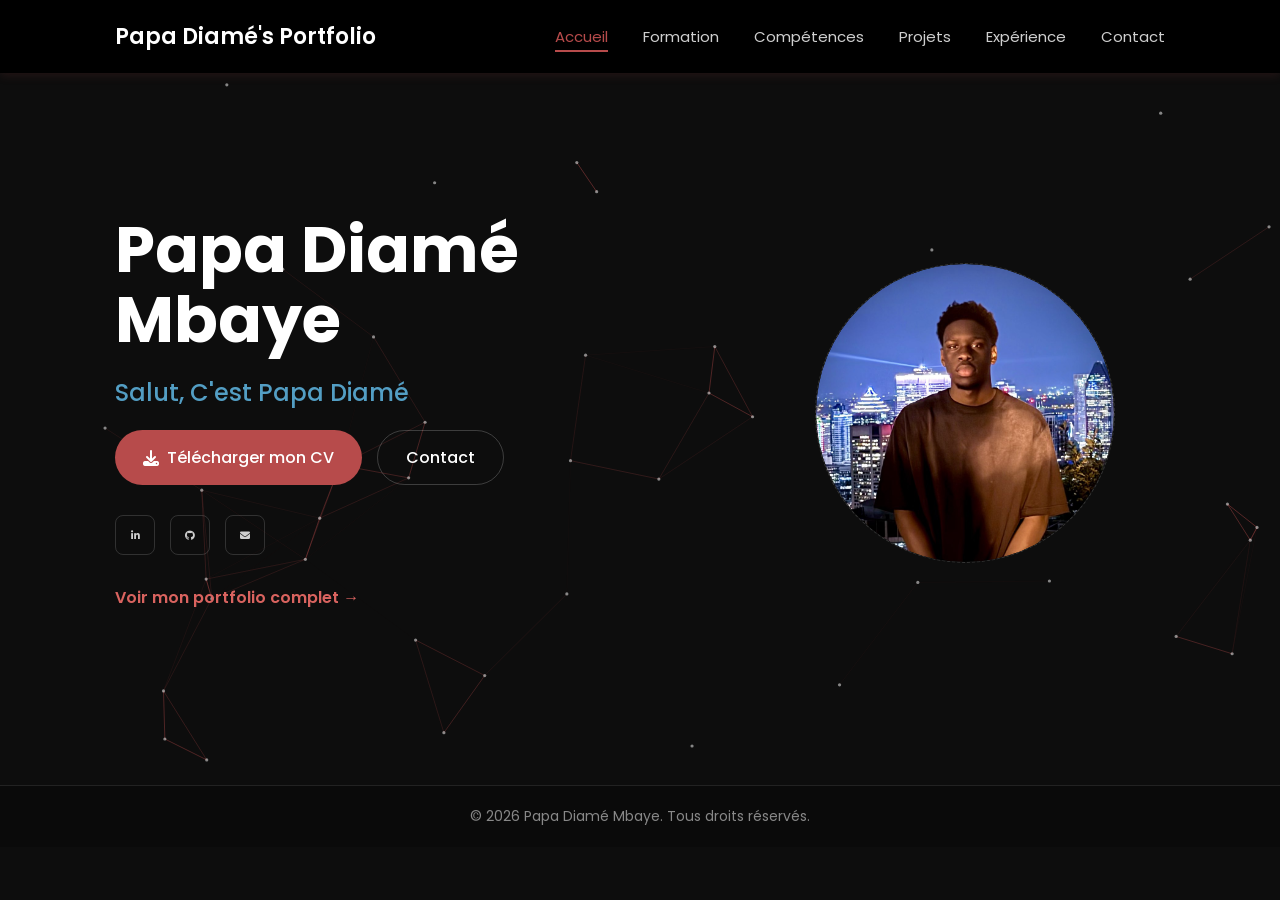
==== commit b760be9d: "Amélioration visuelle du portfolio" ====
--- a/index.html
+++ b/index.html
@@ -17,30 +17,31 @@
 
         <nav class="desktop-nav">
             <ul>
-                <li><a href="#about">À propos</a></li>
-                <li><a href="#formation">Formation</a></li>
-                <li><a href="#skills">Compétences</a></li>
-                <li><a href="#projects">Projets</a></li>
-                <li><a href="#experience">Expérience</a></li>
-                <li><a href="#contact">Contact</a></li>
+                <li><a href="index.html" class="active">Accueil</a></li>
+                <li><a href="portfolio.html#formation">Formation</a></li>
+                <li><a href="portfolio.html#skills">Compétences</a></li>
+                <li><a href="portfolio.html#projects">Projets</a></li>
+                <li><a href="portfolio.html#experience">Expérience</a></li>
+                <li><a href="portfolio.html#contact">Contact</a></li>
             </ul>
         </nav>
 
         <!-- Menu mobile séparé -->
         <nav class="mobile-nav">
             <ul>
-                <li><a href="#about">À propos</a></li>
-                <li><a href="#formation">Formation</a></li>
-                <li><a href="#skills">Compétences</a></li>
-                <li><a href="#projects">Projets</a></li>
-                <li><a href="#experience">Expérience</a></li>
-                <li><a href="#contact">Contact</a></li>
+                <li><a href="index.html" class="active">Accueil</a></li>
+                <li><a href="portfolio.html#formation">Formation</a></li>
+                <li><a href="portfolio.html#skills">Compétences</a></li>
+                <li><a href="portfolio.html#projects">Projets</a></li>
+                <li><a href="portfolio.html#experience">Expérience</a></li>
+                <li><a href="portfolio.html#contact">Contact</a></li>
             </ul>
         </nav>
     </header>
 
-    <!-- ===== HERO / À PROPOS ===== -->
-    <section id="about" class="section active">
+    <!-- ===== HERO (PAGE D'ACCUEIL) ===== -->
+    <section id="hero" class="section active">
+        <canvas id="network-bg"></canvas>
         <div class="container">
             <div class="hero-grid">
                 <div class="hero-text">
@@ -51,7 +52,7 @@
                         <a href="CV_Diame_Mbaye.pdf" download class="download-btn">
                             <i class="fas fa-download"></i> Télécharger mon CV
                         </a>
-                        <a href="#contact" class="btn-ghost">Contact</a>
+                        <a href="portfolio.html#contact" class="btn-ghost">Contact</a>
                     </div>
 
                     <div class="social-icons">
@@ -65,6 +66,8 @@
                             <i class="fas fa-envelope"></i>
                         </a>
                     </div>
+
+                    <a href="portfolio.html" class="btn-ghost hero-more">Voir mon portfolio complet →</a>
                 </div>
 
                 <div class="hero-photo">
@@ -73,245 +76,6 @@
                     </div>
                 </div>
             </div>
-
-            <div class="about-grid">
-                <div class="about-text">
-                    <span class="eyebrow">À propos</span>
-                    <p>Mon nom est Papa Diamé Mbaye, étudiant en 2e année de Génie Informatique à l’Université Laval. Passionné par la conception et le développement de systèmes informatiques, je possède un esprit analytique,
-                        innovant et synthétique. J'aime relever des défis techniques et me tenir constamment à jour sur les évolutions
-                        technologiques. Rigoureux et ingénieux, je suis également doté de solides compétences en communication, d'une bonne capacité d'écoute
-                        et d'un excellent esprit d'équipe.</p>
-                </div>
-            </div>
-        </div>
-    </section>
-
-    <!-- ===== SECTION FORMATION ===== -->
-    <section id="formation" class="section">
-        <div class="container">
-            <span class="eyebrow">Formation</span>
-
-            <div class="timeline">
-                <div class="timeline-item">
-                    <span class="timeline-date">Depuis 2023</span>
-                    <div class="timeline-content">
-                        <h3>Baccalauréat en Génie Informatique</h3>
-                        <p class="timeline-company">Université Laval, Québec</p>
-                    </div>
-                </div>
-                <div class="timeline-item">
-                    <span class="timeline-date">2022 – 2023</span>
-                    <div class="timeline-content">
-                        <h3>Diplôme d'études secondaires, sciences</h3>
-                        <p class="timeline-company">Lycée d'Excellence Privé Birago Diop, Dakar — mention Bien</p>
-                    </div>
-                </div>
-            </div>
-        </div>
-    </section>
-
-    <!-- ===== SECTION COMPÉTENCES ===== -->
-    <section id="skills" class="section">
-        <div class="container">
-            <span class="eyebrow">Compétences</span>
-
-            <div class="skills-grid">
-                <div class="skill-col">
-                    <h3>Programmation</h3>
-                    <div class="chip-group">
-                        <span class="chip">C++</span>
-                        <span class="chip">Python</span>
-                        <span class="chip">HTML/CSS</span>
-                    </div>
-                </div>
-
-                <div class="skill-col">
-                    <h3>Outils</h3>
-                    <div class="chip-group">
-                        <span class="chip">Git</span>
-                        <span class="chip">Linux</span>
-                        <span class="chip">Qt</span>
-                        <span class="chip">Visual Studio</span>
-                        <span class="chip">VS Code</span>
-                        <span class="chip">LTspice</span>
-                        <span class="chip">MATLAB</span>
-                    </div>
-                </div>
-
-                <div class="skill-col">
-                    <h3>Réseaux</h3>
-                    <div class="chip-group">
-                        <span class="chip">Cisco Packet Tracer</span>
-                        <span class="chip">GNS3</span>
-                        <span class="chip">VLAN &amp; Trunking</span>
-                        <span class="chip">OSPF / OSPFv3</span>
-                        <span class="chip">EtherChannel (PAgP/LACP)</span>
-                        <span class="chip">Wireshark</span>
-                        <span class="chip">iperf3</span>
-                    </div>
-                </div>
-
-                <div class="skill-col">
-                    <h3>Systèmes &amp; Sécurité</h3>
-                    <div class="chip-group">
-                        <span class="chip">Windows Server</span>
-                        <span class="chip">RADIUS</span>
-                        <span class="chip">SolarWinds</span>
-                        <span class="chip">Administration système</span>
-                    </div>
-                </div>
-
-                <div class="skill-col">
-                    <h3>Langues</h3>
-                    <div class="chip-group">
-                        <span class="chip chip-outline">Français</span>
-                        <span class="chip chip-outline">Anglais</span>
-                        <span class="chip chip-outline">Wolof</span>
-                    </div>
-                </div>
-            </div>
-        </div>
-    </section>
-
-    <!-- ===== SECTION PROJETS ===== -->
-    <section id="projects" class="section">
-        <div class="container">
-            <span class="eyebrow">Projets en informatique</span>
-
-            <div class="project-grid">
-                <div class="project-card">
-                    <span class="project-meta">Automne 2023 · Université Laval</span>
-                    <h3>Gestionnaire de Portefeuille d'Actions</h3>
-                    <p>Programme Python pour gérer un ou plusieurs portefeuilles d'actions, avec récupération de données boursières via des API web et suivi de projet en équipe (méthodologie Agile).</p>
-                    <div class="tag-group">
-                        <span class="tag">Python</span>
-                        <span class="tag">API</span>
-                        <span class="tag">Agile</span>
-                    </div>
-                </div>
-
-                <div class="project-card">
-                    <span class="project-meta">Hiver 2024 · Université Laval</span>
-                    <h3>Système d'Éclairage Intelligent pour Salle d'Exposition</h3>
-                    <p>Design conceptuel d'un système d'éclairage intelligent pour salle d'exposition, avec un dispositif mobile interactif et un rapport technique complet.</p>
-                    <div class="tag-group">
-                        <span class="tag">Conception</span>
-                        <span class="tag">Mobile</span>
-                    </div>
-                </div>
-
-                <div class="project-card">
-                    <span class="project-meta">Hiver 2025 · Université Laval</span>
-                    <h3>Contrôleur de Ventilateur de Refroidissement</h3>
-                    <p>Conception et réalisation d'un contrôleur de ventilateur de refroidissement sur carte Arduino Uno, avec évaluation des performances du système.</p>
-                    <div class="tag-group">
-                        <span class="tag">Arduino</span>
-                        <span class="tag">Électronique</span>
-                    </div>
-                </div>
-
-                <div class="project-card">
-                    <span class="project-meta">Projet personnel</span>
-                    <h3>YobbMa – Application de Covoiturage</h3>
-                    <p>Application mobile de covoiturage au Sénégal développée avec React Native (Expo) et Supabase : intégration du paiement PayDunya, flux de publication de trajets, thème sombre, build Android via EAS.</p>
-                    <div class="tag-group">
-                        <span class="tag">React Native</span>
-                        <span class="tag">Supabase</span>
-                        <span class="tag">Mobile</span>
-                    </div>
-                </div>
-
-                <div class="project-card">
-                    <span class="project-meta">Projet personnel</span>
-                    <h3>Scanner de Réseau Local</h3>
-                    <p>Application Flask (Python) qui scanne le réseau Wi-Fi local et affiche les appareils connectés (IP, adresse MAC, hostname), avec découverte réseau via nmap/python-nmap.</p>
-                    <div class="tag-group">
-                        <span class="tag">Python</span>
-                        <span class="tag">Flask</span>
-                        <span class="tag">Réseaux</span>
-                    </div>
-                </div>
-            </div>
-        </div>
-    </section>
-
-    <!-- ===== SECTION EXPÉRIENCE ===== -->
-    <section id="experience" class="section">
-        <div class="container">
-            <span class="eyebrow">Expérience</span>
-
-            <div class="timeline">
-                <div class="timeline-item featured">
-                    <span class="timeline-date">Juin 2026 – Août 2026</span>
-                    <div class="timeline-content">
-                        <h3>Stagiaire en Réseaux et Systèmes</h3>
-                        <p class="timeline-company">Senelec, Dakar, Sénégal</p>
-                        <ul class="timeline-tasks">
-                            <li>Cartographie des équipements réseau avec SolarWinds</li>
-                            <li>Analyse et compréhension de l'infrastructure réseau de l'entreprise</li>
-                            <li>Configuration et analyse d'équipements réseau : switches Cisco, routage OSPF/OSPFv3 (IPv6), VLAN, trunking, EtherChannel (PAgP/LACP)</li>
-                            <li>Analyse de trafic réseau avec Wireshark (TCP/UDP) et tests de performance avec iperf3</li>
-                            <li>Travaux sur l'authentification Wi-Fi via RADIUS sous Windows Server</li>
-                        </ul>
-                    </div>
-                </div>
-            </div>
-
-            <span class="eyebrow eyebrow-sub">Autres expériences de travail</span>
-            <div class="timeline">
-                <div class="timeline-item">
-                    <span class="timeline-date">Mai 2025 – Présent</span>
-                    <div class="timeline-content">
-                        <h3>Commis Entrepôt</h3>
-                        <p class="timeline-company">Pepsi Alex Coulombe, Québec</p>
-                    </div>
-                </div>
-                <div class="timeline-item">
-                    <span class="timeline-date">Février 2024 – Août 2025</span>
-                    <div class="timeline-content">
-                        <h3>Commis Commerce en Ligne</h3>
-                        <p class="timeline-company">Metro Québec</p>
-                    </div>
-                </div>
-                <div class="timeline-item">
-                    <span class="timeline-date">Octobre 2023 – Janvier 2024</span>
-                    <div class="timeline-content">
-                        <h3>Commis Fruits &amp; Légumes</h3>
-                        <p class="timeline-company">Maxi Québec</p>
-                    </div>
-                </div>
-            </div>
-
-            <span class="eyebrow eyebrow-sub">Centres d'intérêt</span>
-            <div class="chip-group">
-                <span class="chip">Soccer</span>
-                <span class="chip">Musique</span>
-                <span class="chip">Jeux vidéo</span>
-                <span class="chip">Vélo</span>
-                <span class="chip">Photographie</span>
-            </div>
-        </div>
-    </section>
-
-    <!-- ===== SECTION CONTACT ===== -->
-    <section id="contact" class="section">
-        <div class="container">
-            <span class="eyebrow">Contact</span>
-            <h2 class="contact-statement">Disponible pour un stage ou une opportunité en génie informatique.</h2>
-
-            <div class="contact-pills">
-                <a href="mailto:pdmba1@ulaval.ca" class="pill-btn">
-                    <i class="fas fa-envelope"></i> pdmba1@ulaval.ca
-                </a>
-                <a href="https://www.linkedin.com/in/papa-diamé-mbaye-744aa0292" target="_blank" class="pill-btn">
-                    <i class="fab fa-linkedin-in"></i> LinkedIn
-                </a>
-                <a href="https://github.com/pdmba1" target="_blank" class="pill-btn">
-                    <i class="fab fa-github"></i> pdmba1
-                </a>
-            </div>
-
-            <a href="#about" class="btn">Revenir en haut</a>
         </div>
     </section>
 
@@ -321,31 +85,73 @@
     </footer>
 
     <script>
-        const links = document.querySelectorAll("nav a");
-        const sections = document.querySelectorAll(".section");
+        // ===== FOND ANIMÉ : réseau de particules =====
+        (function() {
+            const canvas = document.getElementById('network-bg');
+            if (!canvas) return;
+            const ctx = canvas.getContext('2d');
+            const heroSection = canvas.closest('section');
+            let particles = [];
+            let width, height;
 
-        links.forEach(link => {
-            link.addEventListener("click", e => {
-                e.preventDefault();
-                const targetId = link.getAttribute("href").substring(1);
-                document.querySelector(targetId) && document.querySelector(`#${targetId}`).scrollIntoView({ behavior: "smooth" });
+            function resize() {
+                width = canvas.width = heroSection.offsetWidth;
+                height = canvas.height = heroSection.offsetHeight;
+            }
 
-                links.forEach(l => l.classList.remove("active"));
-                link.classList.add("active");
+            function createParticles() {
+                const count = Math.floor((width * height) / 22000);
+                particles = Array.from({ length: count }, () => ({
+                    x: Math.random() * width,
+                    y: Math.random() * height,
+                    vx: (Math.random() - 0.5) * 0.3,
+                    vy: (Math.random() - 0.5) * 0.3
+                }));
+            }
+
+            function draw() {
+                ctx.clearRect(0, 0, width, height);
+
+                particles.forEach(p => {
+                    p.x += p.vx;
+                    p.y += p.vy;
+                    if (p.x < 0 || p.x > width) p.vx *= -1;
+                    if (p.y < 0 || p.y > height) p.vy *= -1;
+                });
+
+                const maxDist = 140;
+                for (let i = 0; i < particles.length; i++) {
+                    for (let j = i + 1; j < particles.length; j++) {
+                        const dx = particles[i].x - particles[j].x;
+                        const dy = particles[i].y - particles[j].y;
+                        const dist = Math.sqrt(dx * dx + dy * dy);
+                        if (dist < maxDist) {
+                            ctx.strokeStyle = `rgba(183, 75, 75, ${1 - dist / maxDist})`;
+                            ctx.lineWidth = 0.6;
+                            ctx.beginPath();
+                            ctx.moveTo(particles[i].x, particles[i].y);
+                            ctx.lineTo(particles[j].x, particles[j].y);
+                            ctx.stroke();
+                        }
+                    }
+                    ctx.fillStyle = 'rgba(255, 255, 255, 0.5)';
+                    ctx.beginPath();
+                    ctx.arc(particles[i].x, particles[i].y, 1.6, 0, Math.PI * 2);
+                    ctx.fill();
+                }
+
+                requestAnimationFrame(draw);
+            }
+
+            resize();
+            createParticles();
+            draw();
+
+            window.addEventListener('resize', () => {
+                resize();
+                createParticles();
             });
-        });
-
-        // Active la section visible au scroll
-        window.addEventListener('scroll', () => {
-            document.querySelectorAll('section').forEach(section => {
-                const rect = section.getBoundingClientRect();
-                if (rect.top <= 100 && rect.bottom >= 100) {
-                    document.querySelectorAll('nav a').forEach(a => a.classList.remove('active'));
-                    const activeLink = document.querySelector(`nav a[href="#${section.id}"]`);
-                    if (activeLink) activeLink.classList.add('active');
-                }
-            });
-        });
+        })();
 
         // Menu burger mobile
         document.addEventListener('DOMContentLoaded', function() {
--- a/style.css
+++ b/style.css
@@ -143,16 +143,48 @@
 section:first-of-type {
     border-top: none;
     padding-top: 4rem;
+    position: relative;
+    overflow: hidden;
+}
+
+#network-bg {
+    position: absolute;
+    top: 0;
+    left: 0;
+    width: 100%;
+    height: 100%;
+    z-index: 0;
+    pointer-events: none;
+}
+
+#hero .container {
+    position: relative;
+    z-index: 1;
+}
+
+#network-bg-page {
+    position: fixed;
+    top: 0;
+    left: 0;
+    width: 100%;
+    height: 100%;
+    z-index: 0;
+    pointer-events: none;
+}
+
+section, footer {
+    position: relative;
+    z-index: 1;
 }
 
 .eyebrow {
     display: block;
     text-transform: uppercase;
-    letter-spacing: 0.15em;
-    font-size: 1.3rem;
-    font-weight: 700;
+    letter-spacing: 0.1em;
+    font-size: 2.2rem;
+    font-weight: 800;
     color: #d9635f;
-    margin-bottom: 2.5rem;
+    margin-bottom: 3rem;
 }
 
 .eyebrow-sub {
@@ -169,16 +201,17 @@
 /* ====== HERO / À PROPOS ====== */
 .hero-grid {
     display: grid;
-    grid-template-columns: 1.6fr 1fr;
+    grid-template-columns: 1.5fr 1fr;
     gap: 5rem;
     align-items: center;
+    min-height: 65vh;
 }
 
 .hero-name {
-    font-size: 4.4rem;
+    font-size: 6.4rem;
     font-weight: 700;
-    line-height: 1.15;
-    margin-bottom: 1.5rem;
+    line-height: 1.1;
+    margin-bottom: 2rem;
     color: #fff;
 }
 
@@ -190,7 +223,7 @@
 .hero-cta {
     display: flex;
     gap: 1.5rem;
-    margin-bottom: 2.5rem;
+    margin-bottom: 3rem;
     flex-wrap: wrap;
 }
 
@@ -200,8 +233,8 @@
 }
 
 .photo-circle {
-    width: 22rem;
-    height: 22rem;
+    width: 30rem;
+    height: 30rem;
     border-radius: 50%;
     background: #131313;
     border: 1px dashed rgba(255, 255, 255, 0.15);
@@ -230,9 +263,9 @@
 }
 
 .typing-text {
-    font-size: 2rem;
+    font-size: 2.4rem;
     font-weight: 500;
-    margin-bottom: 1.5rem;
+    margin-bottom: 2rem;
     color: #539ec4;
 }
 
@@ -277,11 +310,11 @@
     display: inline-flex;
     align-items: center;
     gap: 0.8rem;
-    padding: 1.2rem 2.5rem;
+    padding: 1.4rem 2.8rem;
     background-color: #b74b4b;
     color: white !important;
     border-radius: 4rem;
-    font-size: 1.5rem;
+    font-size: 1.6rem;
     font-weight: 500;
     transition: all 0.3s ease;
 }
@@ -295,11 +328,11 @@
 .btn-ghost {
     display: inline-flex;
     align-items: center;
-    padding: 1.2rem 2.5rem;
+    padding: 1.4rem 2.8rem;
     border: 1px solid rgba(255, 255, 255, 0.2);
     color: #fff;
     border-radius: 4rem;
-    font-size: 1.5rem;
+    font-size: 1.6rem;
     font-weight: 500;
     transition: all 0.3s ease;
 }
@@ -353,6 +386,20 @@
     transform: translateY(-3px);
 }
 
+.hero-more {
+    display: inline-flex;
+    margin-top: 3rem;
+    border: none;
+    padding: 0;
+    color: #d9635f;
+    font-weight: 600;
+}
+
+.hero-more:hover {
+    color: #fff;
+    border: none;
+}
+
 /* ====== COMPÉTENCES ====== */
 .skills-grid {
     display: grid;
@@ -361,7 +408,8 @@
 }
 
 .skill-col h3 {
-    font-size: 1.7rem;
+    font-size: 2rem;
+    font-weight: 700;
     color: #55a3cb;
     margin-bottom: 1.4rem;
 }
@@ -420,9 +468,10 @@
 }
 
 .project-card h3 {
-    font-size: 1.9rem;
-    color: #fff;
-    margin-bottom: 1rem;
+    font-size: 2.2rem;
+    font-weight: 700;
+    color: #fff;
+    margin-bottom: 1.2rem;
 }
 
 .project-card p {
@@ -476,13 +525,14 @@
 }
 
 .timeline-content h3 {
-    font-size: 1.9rem;
-    color: #fff;
-    margin-bottom: 0.4rem;
+    font-size: 2.2rem;
+    font-weight: 700;
+    color: #fff;
+    margin-bottom: 0.5rem;
 }
 
 .timeline-company {
-    font-size: 1.4rem;
+    font-size: 1.5rem;
     color: #55a3cb;
     margin-bottom: 0;
 }
@@ -506,9 +556,9 @@
 
 /* ====== CONTACT ====== */
 .contact-statement {
-    font-size: 2.6rem;
-    font-weight: 600;
-    max-width: 700px;
+    font-size: 3.2rem;
+    font-weight: 700;
+    max-width: 750px;
     margin-bottom: 3rem;
     color: #fff;
 }
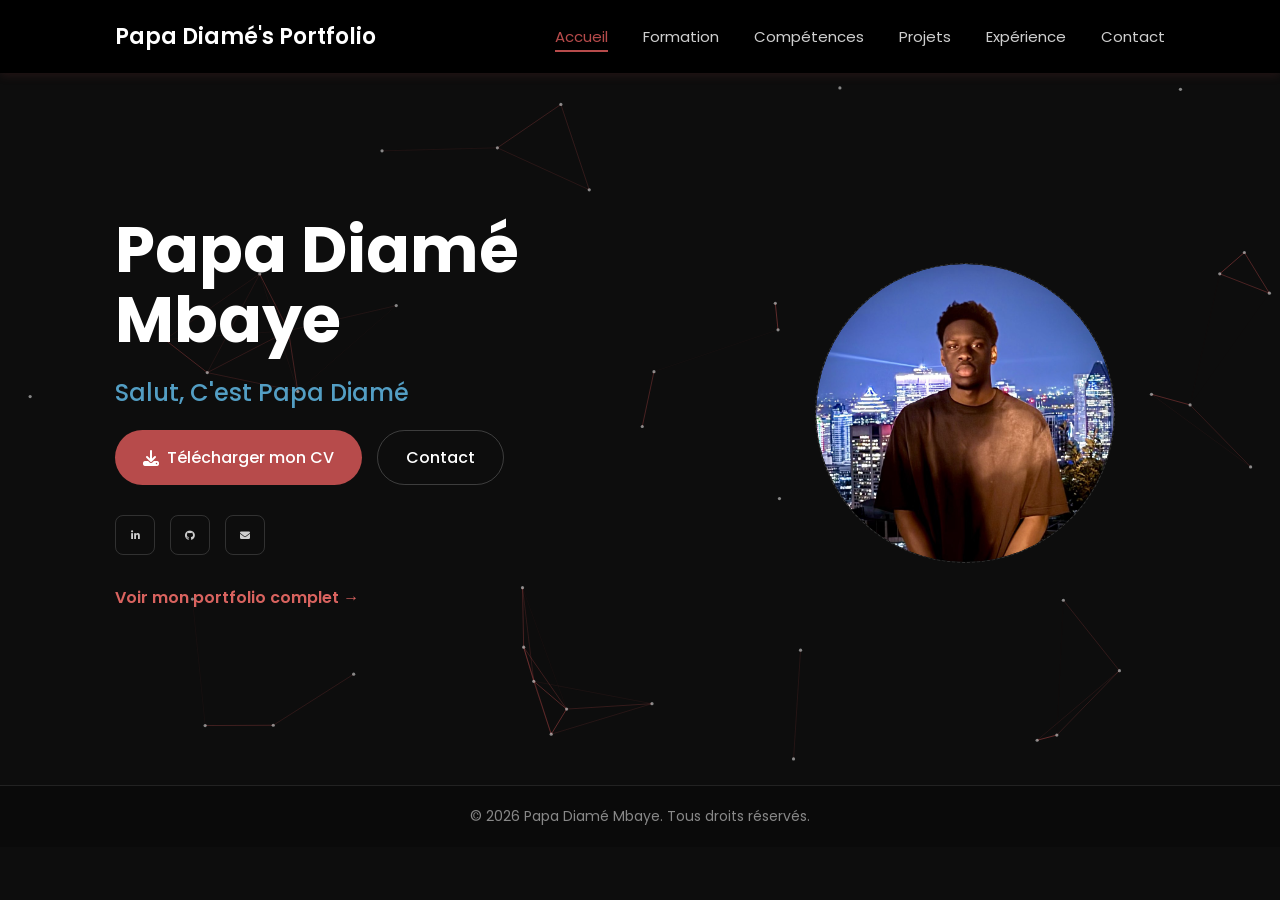
==== commit 54ee31cc: "Adaptation en fonction du nouveau CV" ====
--- a/index.html
+++ b/index.html
@@ -49,7 +49,7 @@
                     <div class="typing-text"><span></span></div>
 
                     <div class="hero-cta">
-                        <a href="CV_Diame_Mbaye.pdf" download class="download-btn">
+                        <a href="CV%20Papa%20Diam%C3%A9.pdf" download class="download-btn">
                             <i class="fas fa-download"></i> Télécharger mon CV
                         </a>
                         <a href="portfolio.html#contact" class="btn-ghost">Contact</a>
